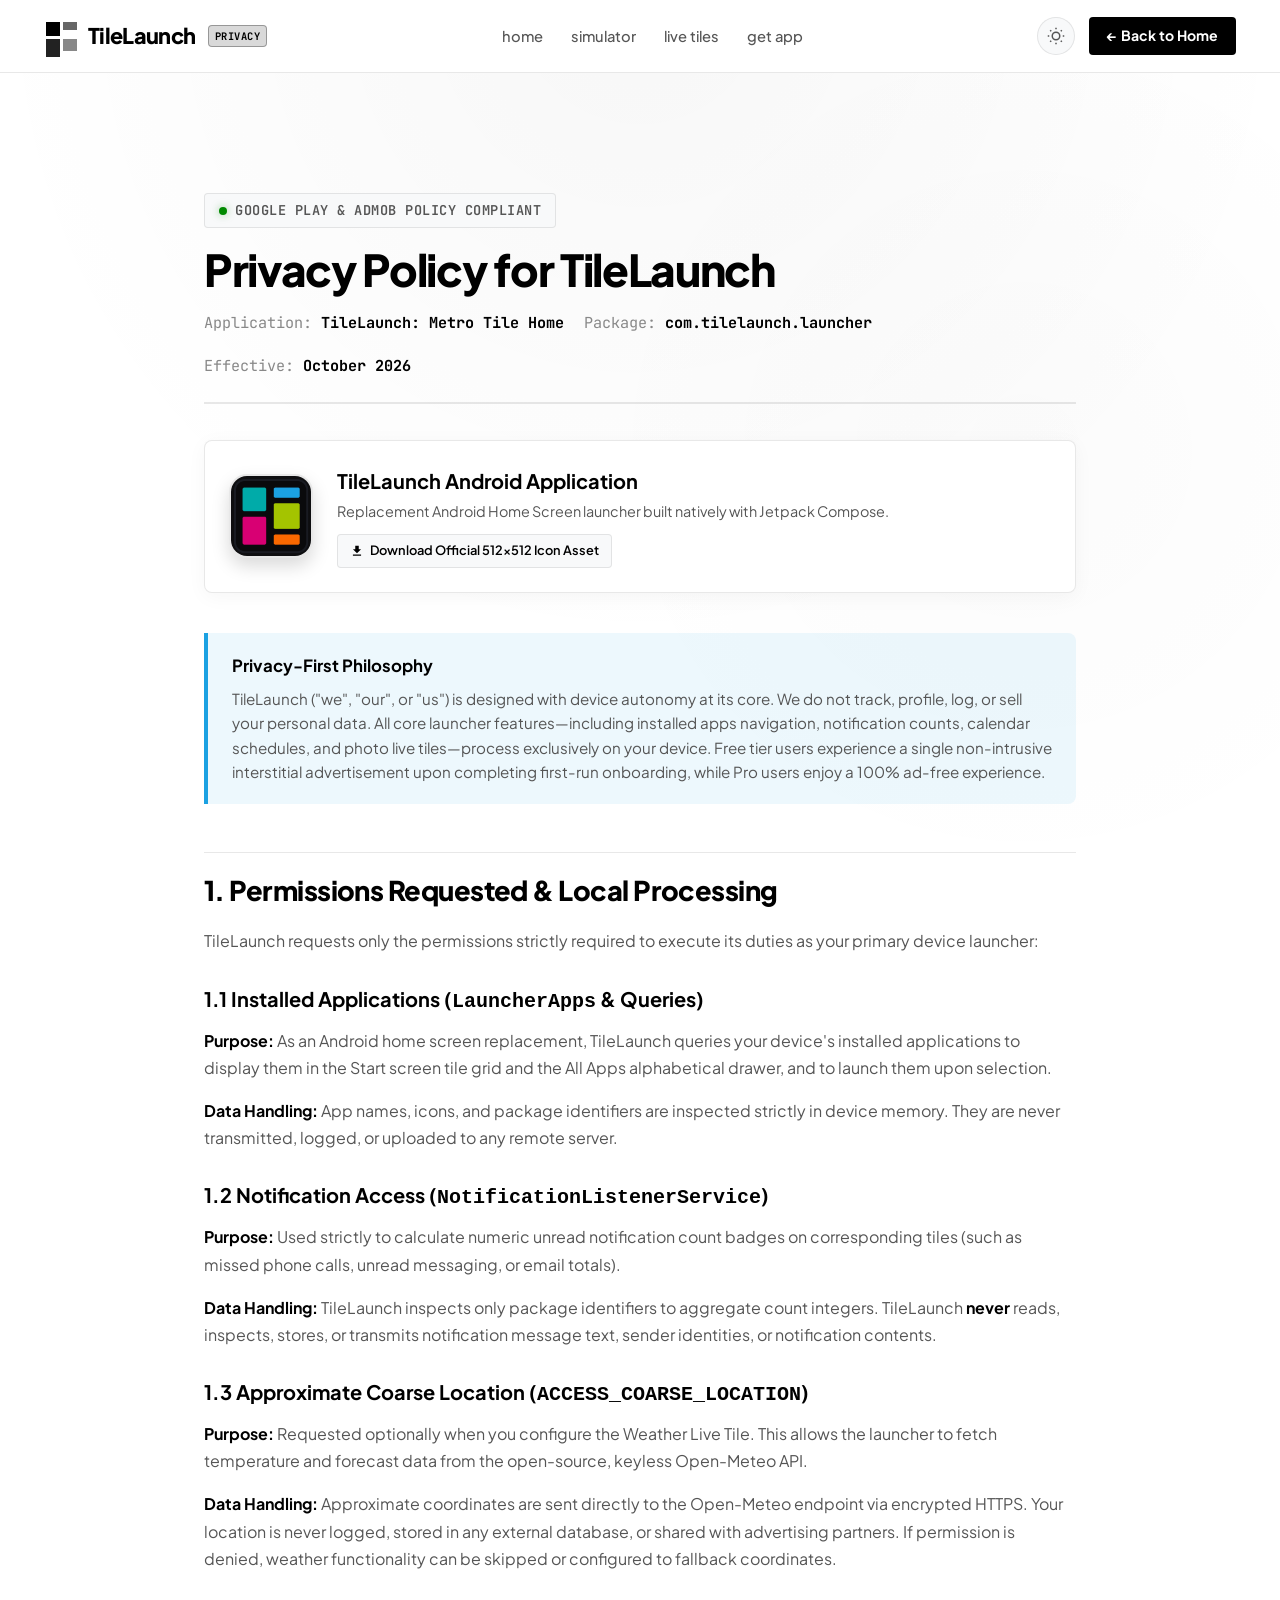
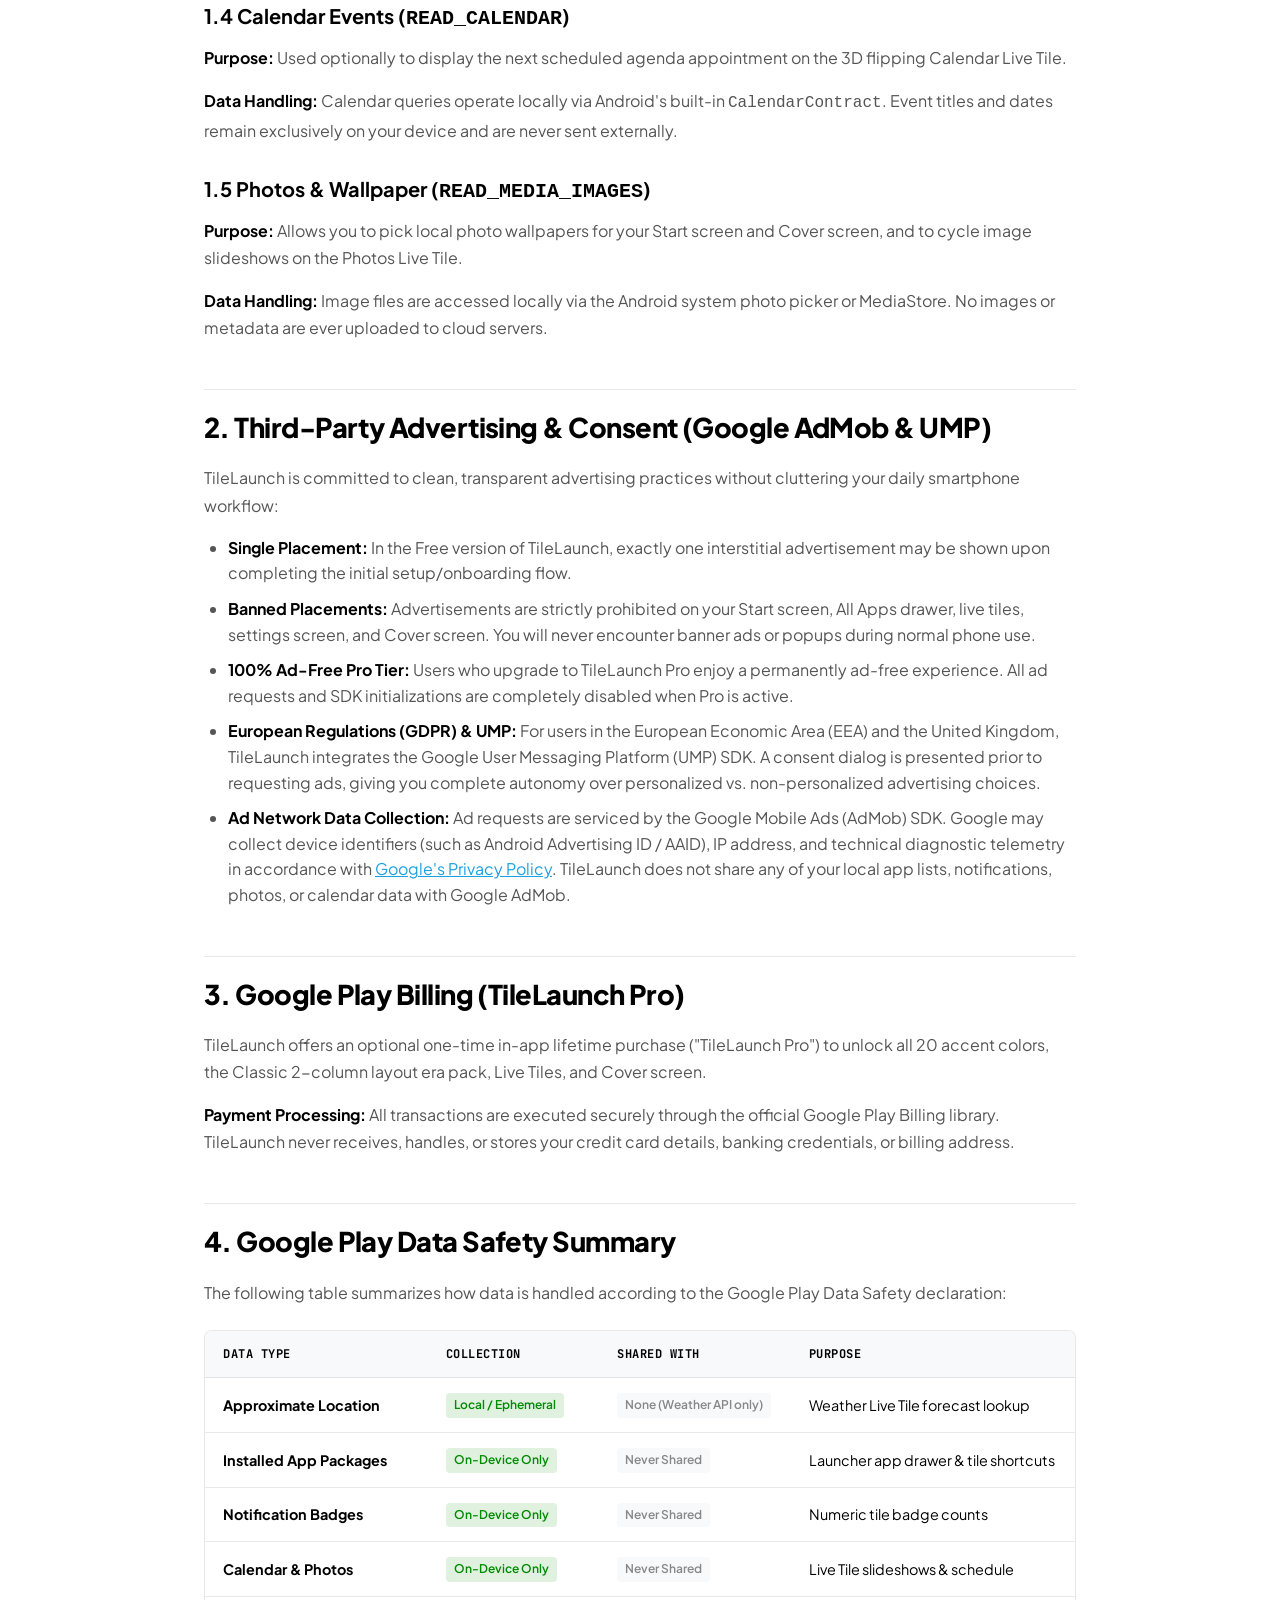
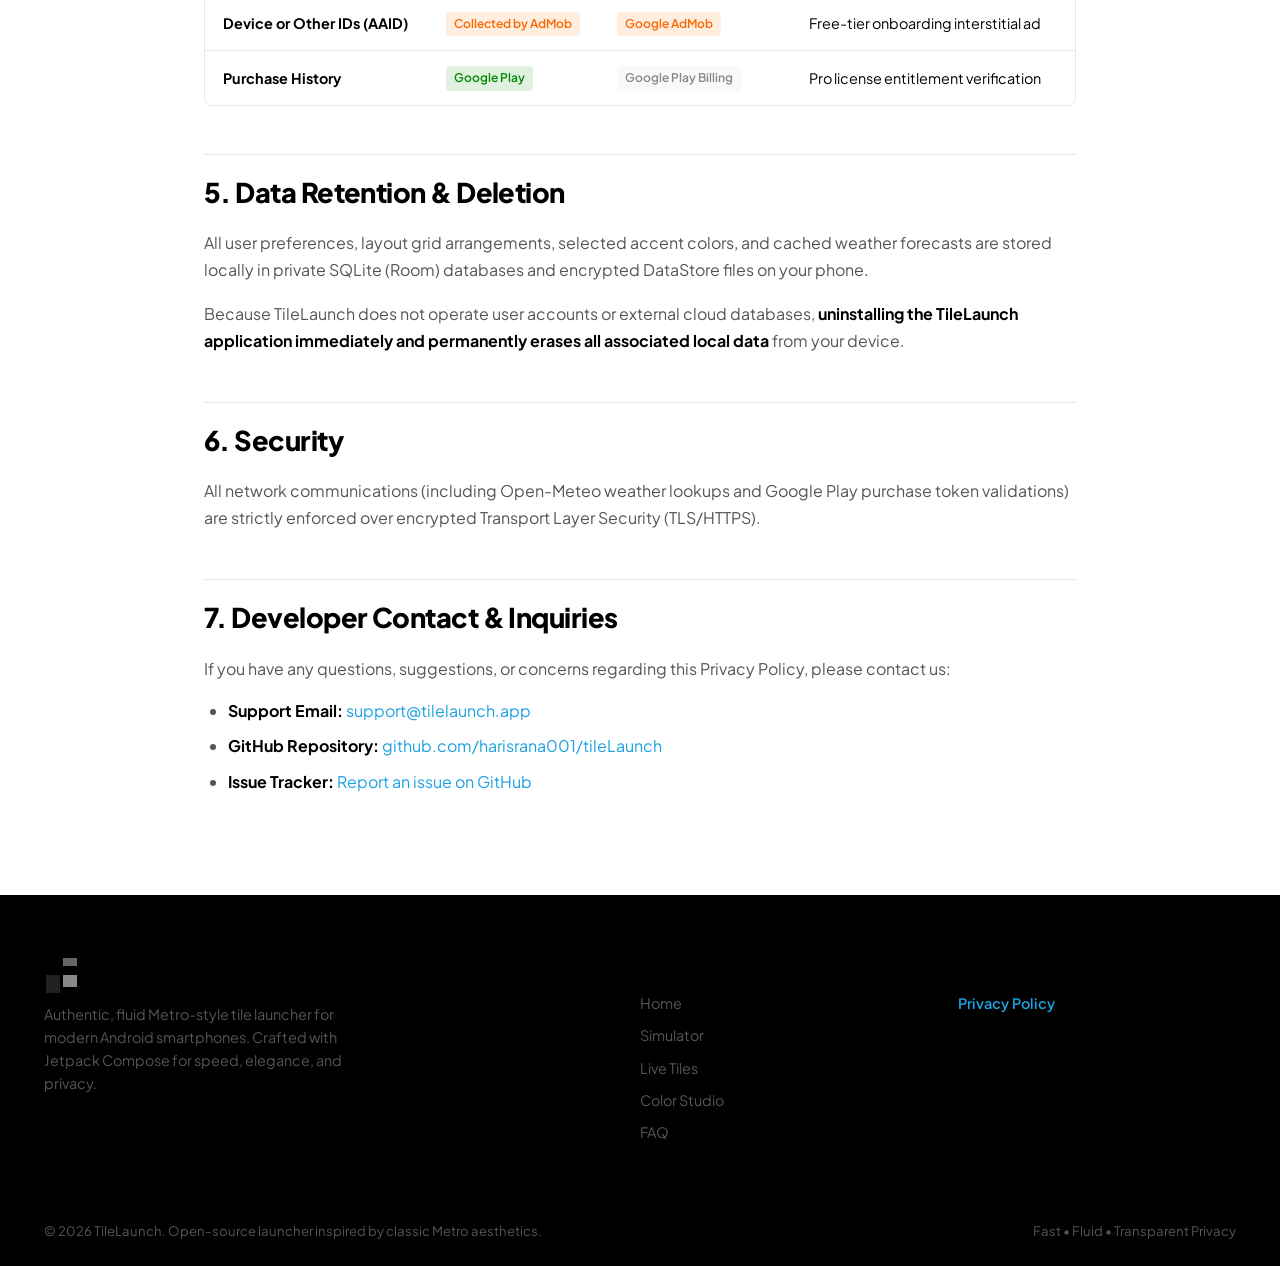
==== privacy.html @ 31e7561f "first commit" ====
<!DOCTYPE html>
<html lang="en" data-theme="light">
<head>
  <meta charset="UTF-8">
  <meta name="viewport" content="width=device-width, initial-scale=1.0">
  <title>Privacy Policy — TileLaunch</title>
  <meta name="description" content="Official Privacy Policy and Data Safety disclosures for TileLaunch (Metro Tile Home Launcher) for Android.">
  <meta name="theme-color" content="#FFFFFF">
  <link rel="icon" type="image/png" href="assets/app_logo.png">

  <!-- Open Graph -->
  <meta property="og:title" content="TileLaunch Privacy Policy">
  <meta property="og:description" content="Official Privacy Policy and Data Safety disclosures for TileLaunch. Zero personal data collection, local processing, and transparent ad disclosure.">
  <meta property="og:image" content="assets/app_logo.png">
  <meta property="og:type" content="website">

  <link rel="stylesheet" href="styles.css">
  <style>
    .policy-container {
      max-width: 920px;
      margin: 0 auto;
      padding: 120px 24px 80px;
    }
    .policy-header {
      margin-bottom: 36px;
      padding-bottom: 24px;
      border-bottom: 2px solid var(--border-subtle);
    }
    .policy-badge {
      display: inline-flex;
      align-items: center;
      gap: 8px;
      padding: 6px 14px;
      background: var(--bg-surface);
      border: 1px solid var(--border-subtle);
      border-radius: var(--radius-sm);
      font-size: 0.85rem;
      font-family: var(--font-mono);
      font-weight: 600;
      letter-spacing: 0.5px;
      text-transform: uppercase;
      color: var(--text-secondary);
      margin-bottom: 16px;
    }
    .policy-badge .status-dot {
      width: 8px;
      height: 8px;
      border-radius: 50%;
      background: #008A00;
      box-shadow: 0 0 8px rgba(0, 138, 0, 0.4);
    }
    .policy-title {
      font-size: 2.75rem;
      font-weight: 800;
      line-height: 1.15;
      letter-spacing: -0.03em;
      margin-bottom: 16px;
    }
    .policy-meta {
      display: flex;
      flex-wrap: wrap;
      gap: 20px;
      font-size: 0.95rem;
      color: var(--text-tertiary);
      font-family: var(--font-mono);
    }
    .policy-meta span strong {
      color: var(--text-primary);
    }
    .app-identity-card {
      display: flex;
      align-items: center;
      gap: 24px;
      padding: 24px;
      background: var(--bg-card);
      border: 1px solid var(--border-subtle);
      border-radius: var(--radius-md);
      margin-bottom: 40px;
      box-shadow: 0 4px 20px rgba(0, 0, 0, 0.04);
    }
    .app-identity-logo {
      width: 84px;
      height: 84px;
      border-radius: 18px;
      object-fit: cover;
      box-shadow: 0 8px 18px rgba(0, 0, 0, 0.15);
      border: 2px solid var(--border-subtle);
      flex-shrink: 0;
    }
    .app-identity-info h3 {
      font-size: 1.25rem;
      font-weight: 700;
      margin-bottom: 4px;
    }
    .app-identity-info p {
      font-size: 0.9rem;
      color: var(--text-secondary);
      margin-bottom: 12px;
    }
    .logo-download-btn {
      display: inline-flex;
      align-items: center;
      gap: 6px;
      padding: 6px 12px;
      background: var(--bg-surface);
      border: 1px solid var(--border-subtle);
      border-radius: var(--radius-sm);
      font-size: 0.8rem;
      font-weight: 600;
      color: var(--text-primary);
      text-decoration: none;
      transition: background var(--transition-fast);
    }
    .logo-download-btn:hover {
      background: var(--bg-card-hover);
    }
    .policy-summary-callout {
      background: rgba(27, 161, 226, 0.08);
      border-left: 4px solid #1BA1E2;
      padding: 20px 24px;
      border-radius: 0 var(--radius-md) var(--radius-md) 0;
      margin-bottom: 48px;
    }
    .policy-summary-callout h4 {
      font-size: 1.05rem;
      font-weight: 700;
      color: var(--text-primary);
      margin-bottom: 8px;
    }
    .policy-summary-callout p {
      font-size: 0.95rem;
      color: var(--text-secondary);
      line-height: 1.6;
      margin: 0;
    }
    .policy-body h2 {
      font-size: 1.7rem;
      font-weight: 800;
      letter-spacing: -0.02em;
      margin: 48px 0 16px;
      padding-top: 16px;
      border-top: 1px solid var(--border-subtle);
    }
    .policy-body h3 {
      font-size: 1.25rem;
      font-weight: 700;
      margin: 28px 0 10px;
      color: var(--text-primary);
    }
    .policy-body p {
      font-size: 1rem;
      line-height: 1.7;
      color: var(--text-secondary);
      margin-bottom: 16px;
    }
    .policy-body ul {
      margin: 0 0 20px 24px;
      color: var(--text-secondary);
    }
    .policy-body li {
      margin-bottom: 10px;
      line-height: 1.6;
    }
    .policy-body strong {
      color: var(--text-primary);
    }
    .data-table-wrapper {
      overflow-x: auto;
      margin: 24px 0 32px;
      border: 1px solid var(--border-subtle);
      border-radius: var(--radius-md);
      background: var(--bg-card);
    }
    .data-table {
      width: 100%;
      border-collapse: collapse;
      text-align: left;
      font-size: 0.9rem;
    }
    .data-table th, .data-table td {
      padding: 14px 18px;
      border-bottom: 1px solid var(--border-subtle);
    }
    .data-table th {
      background: var(--bg-surface);
      font-weight: 700;
      color: var(--text-primary);
      text-transform: uppercase;
      font-size: 0.75rem;
      letter-spacing: 0.5px;
      font-family: var(--font-mono);
    }
    .data-table tr:last-child td {
      border-bottom: none;
    }
    .tag-local {
      display: inline-block;
      padding: 3px 8px;
      border-radius: var(--radius-sm);
      font-size: 0.75rem;
      font-weight: 600;
      background: rgba(0, 138, 0, 0.12);
      color: #008A00;
    }
    .tag-admob {
      display: inline-block;
      padding: 3px 8px;
      border-radius: var(--radius-sm);
      font-size: 0.75rem;
      font-weight: 600;
      background: rgba(250, 104, 0, 0.12);
      color: #FA6800;
    }
    .tag-none {
      display: inline-block;
      padding: 3px 8px;
      border-radius: var(--radius-sm);
      font-size: 0.75rem;
      font-weight: 600;
      background: var(--bg-surface);
      color: var(--text-tertiary);
    }
  </style>
</head>
<body>

  <!-- ======================================================================
       Header & Navigation
       ====================================================================== -->
  <header class="site-header" id="mainHeader">
    <div class="container nav-container">
      <a href="index.html" class="brand" id="brandLogo">
        <div class="brand-icon">
          <span></span><span></span><span></span><span></span>
        </div>
        <span class="brand-name">TileLaunch</span>
        <span class="brand-badge">Privacy</span>
      </a>

      <ul class="nav-links">
        <li><a href="index.html" class="nav-link">Home</a></li>
        <li><a href="index.html#simulator" class="nav-link">Simulator</a></li>
        <li><a href="index.html#live-tiles" class="nav-link">Live Tiles</a></li>
        <li><a href="index.html#download" class="nav-link">Get App</a></li>
      </ul>

      <div class="nav-actions">
        <!-- Dark/Light Theme Toggle -->
        <button class="btn-icon-toggle" id="themeToggleBtn" aria-label="Toggle Theme" title="Switch Theme">
          <svg width="18" height="18" viewBox="0 0 24 24" fill="none" stroke="currentColor" stroke-width="2">
            <circle cx="12" cy="12" r="5"/>
            <path d="M12 1v2M12 21v2M4.22 4.22l1.42 1.42M18.36 18.36l1.42 1.42M1 12h2M21 12h2M4.22 19.78l1.42-1.42M18.36 5.64l1.42-1.42"/>
          </svg>
        </button>

        <a href="index.html" class="btn-primary-sm">
          <span>← Back to Home</span>
        </a>
      </div>
    </div>
  </header>

  <!-- ======================================================================
       Privacy Content
       ====================================================================== -->
  <div class="policy-container">
    <header class="policy-header">
      <div class="policy-badge">
        <span class="status-dot"></span>
        <span>Google Play &amp; AdMob Policy Compliant</span>
      </div>
      <h1 class="policy-title">Privacy Policy for TileLaunch</h1>
      <div class="policy-meta">
        <span>Application: <strong>TileLaunch: Metro Tile Home</strong></span>
        <span>Package: <strong>com.tilelaunch.launcher</strong></span>
        <span>Effective: <strong>October 2026</strong></span>
      </div>
    </header>

    <!-- App Identity Card with Downloadable Icon -->
    <div class="app-identity-card">
      <img src="assets/app_logo.png" alt="TileLaunch Official App Icon" class="app-identity-logo">
      <div class="app-identity-info">
        <h3>TileLaunch Android Application</h3>
        <p>Replacement Android Home Screen launcher built natively with Jetpack Compose.</p>
        <a href="assets/app_logo.png" download="tilelaunch_app_logo_512.png" class="logo-download-btn">
          <svg width="14" height="14" viewBox="0 0 24 24" fill="currentColor">
            <path d="M19 9h-4V3H9v6H5l7 7 7-7zM5 18v2h14v-2H5z"/>
          </svg>
          <span>Download Official 512×512 Icon Asset</span>
        </a>
      </div>
    </div>

    <!-- Summary Box -->
    <div class="policy-summary-callout">
      <h4>Privacy-First Philosophy</h4>
      <p>
        TileLaunch ("we", "our", or "us") is designed with device autonomy at its core. We do not track, profile, log, or sell your personal data. All core launcher features—including installed apps navigation, notification counts, calendar schedules, and photo live tiles—process exclusively on your device. Free tier users experience a single non-intrusive interstitial advertisement upon completing first-run onboarding, while Pro users enjoy a 100% ad-free experience.
      </p>
    </div>

    <div class="policy-body">
      <h2>1. Permissions Requested &amp; Local Processing</h2>
      <p>
        TileLaunch requests only the permissions strictly required to execute its duties as your primary device launcher:
      </p>

      <h3>1.1 Installed Applications (<code>LauncherApps</code> &amp; Queries)</h3>
      <p>
        <strong>Purpose:</strong> As an Android home screen replacement, TileLaunch queries your device's installed applications to display them in the Start screen tile grid and the All Apps alphabetical drawer, and to launch them upon selection.
      </p>
      <p>
        <strong>Data Handling:</strong> App names, icons, and package identifiers are inspected strictly in device memory. They are never transmitted, logged, or uploaded to any remote server.
      </p>

      <h3>1.2 Notification Access (<code>NotificationListenerService</code>)</h3>
      <p>
        <strong>Purpose:</strong> Used strictly to calculate numeric unread notification count badges on corresponding tiles (such as missed phone calls, unread messaging, or email totals).
      </p>
      <p>
        <strong>Data Handling:</strong> TileLaunch inspects only package identifiers to aggregate count integers. TileLaunch <strong>never</strong> reads, inspects, stores, or transmits notification message text, sender identities, or notification contents.
      </p>

      <h3>1.3 Approximate Coarse Location (<code>ACCESS_COARSE_LOCATION</code>)</h3>
      <p>
        <strong>Purpose:</strong> Requested optionally when you configure the Weather Live Tile. This allows the launcher to fetch temperature and forecast data from the open-source, keyless Open-Meteo API.
      </p>
      <p>
        <strong>Data Handling:</strong> Approximate coordinates are sent directly to the Open-Meteo endpoint via encrypted HTTPS. Your location is never logged, stored in any external database, or shared with advertising partners. If permission is denied, weather functionality can be skipped or configured to fallback coordinates.
      </p>

      <h3>1.4 Calendar Events (<code>READ_CALENDAR</code>)</h3>
      <p>
        <strong>Purpose:</strong> Used optionally to display the next scheduled agenda appointment on the 3D flipping Calendar Live Tile.
      </p>
      <p>
        <strong>Data Handling:</strong> Calendar queries operate locally via Android's built-in <code>CalendarContract</code>. Event titles and dates remain exclusively on your device and are never sent externally.
      </p>

      <h3>1.5 Photos &amp; Wallpaper (<code>READ_MEDIA_IMAGES</code>)</h3>
      <p>
        <strong>Purpose:</strong> Allows you to pick local photo wallpapers for your Start screen and Cover screen, and to cycle image slideshows on the Photos Live Tile.
      </p>
      <p>
        <strong>Data Handling:</strong> Image files are accessed locally via the Android system photo picker or MediaStore. No images or metadata are ever uploaded to cloud servers.
      </p>

      <h2>2. Third-Party Advertising &amp; Consent (Google AdMob &amp; UMP)</h2>
      <p>
        TileLaunch is committed to clean, transparent advertising practices without cluttering your daily smartphone workflow:
      </p>
      <ul>
        <li>
          <strong>Single Placement:</strong> In the Free version of TileLaunch, exactly one interstitial advertisement may be shown upon completing the initial setup/onboarding flow.
        </li>
        <li>
          <strong>Banned Placements:</strong> Advertisements are strictly prohibited on your Start screen, All Apps drawer, live tiles, settings screen, and Cover screen. You will never encounter banner ads or popups during normal phone use.
        </li>
        <li>
          <strong>100% Ad-Free Pro Tier:</strong> Users who upgrade to TileLaunch Pro enjoy a permanently ad-free experience. All ad requests and SDK initializations are completely disabled when Pro is active.
        </li>
        <li>
          <strong>European Regulations (GDPR) &amp; UMP:</strong> For users in the European Economic Area (EEA) and the United Kingdom, TileLaunch integrates the Google User Messaging Platform (UMP) SDK. A consent dialog is presented prior to requesting ads, giving you complete autonomy over personalized vs. non-personalized advertising choices.
        </li>
        <li>
          <strong>Ad Network Data Collection:</strong> Ad requests are serviced by the Google Mobile Ads (AdMob) SDK. Google may collect device identifiers (such as Android Advertising ID / AAID), IP address, and technical diagnostic telemetry in accordance with <a href="https://policies.google.com/privacy" target="_blank" rel="noopener" style="color:var(--metro-cyan); text-decoration:underline;">Google's Privacy Policy</a>. TileLaunch does not share any of your local app lists, notifications, photos, or calendar data with Google AdMob.
        </li>
      </ul>

      <h2>3. Google Play Billing (TileLaunch Pro)</h2>
      <p>
        TileLaunch offers an optional one-time in-app lifetime purchase ("TileLaunch Pro") to unlock all 20 accent colors, the Classic 2-column layout era pack, Live Tiles, and Cover screen.
      </p>
      <p>
        <strong>Payment Processing:</strong> All transactions are executed securely through the official Google Play Billing library. TileLaunch never receives, handles, or stores your credit card details, banking credentials, or billing address.
      </p>

      <h2>4. Google Play Data Safety Summary</h2>
      <p>
        The following table summarizes how data is handled according to the Google Play Data Safety declaration:
      </p>

      <div class="data-table-wrapper">
        <table class="data-table">
          <thead>
            <tr>
              <th>Data Type</th>
              <th>Collection</th>
              <th>Shared With</th>
              <th>Purpose</th>
            </tr>
          </thead>
          <tbody>
            <tr>
              <td><strong>Approximate Location</strong></td>
              <td><span class="tag-local">Local / Ephemeral</span></td>
              <td><span class="tag-none">None (Weather API only)</span></td>
              <td>Weather Live Tile forecast lookup</td>
            </tr>
            <tr>
              <td><strong>Installed App Packages</strong></td>
              <td><span class="tag-local">On-Device Only</span></td>
              <td><span class="tag-none">Never Shared</span></td>
              <td>Launcher app drawer &amp; tile shortcuts</td>
            </tr>
            <tr>
              <td><strong>Notification Badges</strong></td>
              <td><span class="tag-local">On-Device Only</span></td>
              <td><span class="tag-none">Never Shared</span></td>
              <td>Numeric tile badge counts</td>
            </tr>
            <tr>
              <td><strong>Calendar &amp; Photos</strong></td>
              <td><span class="tag-local">On-Device Only</span></td>
              <td><span class="tag-none">Never Shared</span></td>
              <td>Live Tile slideshows &amp; schedule</td>
            </tr>
            <tr>
              <td><strong>Device or Other IDs (AAID)</strong></td>
              <td><span class="tag-admob">Collected by AdMob</span></td>
              <td><span class="tag-admob">Google AdMob</span></td>
              <td>Free-tier onboarding interstitial ad</td>
            </tr>
            <tr>
              <td><strong>Purchase History</strong></td>
              <td><span class="tag-local">Google Play</span></td>
              <td><span class="tag-none">Google Play Billing</span></td>
              <td>Pro license entitlement verification</td>
            </tr>
          </tbody>
        </table>
      </div>

      <h2>5. Data Retention &amp; Deletion</h2>
      <p>
        All user preferences, layout grid arrangements, selected accent colors, and cached weather forecasts are stored locally in private SQLite (Room) databases and encrypted DataStore files on your phone.
      </p>
      <p>
        Because TileLaunch does not operate user accounts or external cloud databases, <strong>uninstalling the TileLaunch application immediately and permanently erases all associated local data</strong> from your device.
      </p>

      <h2>6. Security</h2>
      <p>
        All network communications (including Open-Meteo weather lookups and Google Play purchase token validations) are strictly enforced over encrypted Transport Layer Security (TLS/HTTPS).
      </p>

      <h2>7. Developer Contact &amp; Inquiries</h2>
      <p>
        If you have any questions, suggestions, or concerns regarding this Privacy Policy, please contact us:
      </p>
      <ul>
        <li><strong>Support Email:</strong> <a href="mailto:support@tilelaunch.app" style="color:var(--metro-cyan);">support@tilelaunch.app</a></li>
        <li><strong>GitHub Repository:</strong> <a href="https://github.com/harisrana001/tileLaunch" target="_blank" rel="noopener" style="color:var(--metro-cyan);">github.com/harisrana001/tileLaunch</a></li>
        <li><strong>Issue Tracker:</strong> <a href="https://github.com/harisrana001/tileLaunch/issues" target="_blank" rel="noopener" style="color:var(--metro-cyan);">Report an issue on GitHub</a></li>
      </ul>
    </div>
  </div>

  <!-- ======================================================================
       Footer
       ====================================================================== -->
  <footer class="site-footer">
    <div class="container">
      <div class="footer-grid">
        <div>
          <div class="brand">
            <div class="brand-icon">
              <span></span><span></span><span></span><span></span>
            </div>
            <span class="brand-name">TileLaunch</span>
          </div>
          <p class="footer-brand-desc">
            Authentic, fluid Metro-style tile launcher for modern Android smartphones. Crafted with Jetpack Compose for speed, elegance, and privacy.
          </p>
        </div>

        <div>
          <h5 class="footer-col-title">Navigation</h5>
          <ul class="footer-links">
            <li><a href="index.html" class="footer-link">Home</a></li>
            <li><a href="index.html#simulator" class="footer-link">Simulator</a></li>
            <li><a href="index.html#live-tiles" class="footer-link">Live Tiles</a></li>
            <li><a href="index.html#colors" class="footer-link">Color Studio</a></li>
            <li><a href="index.html#faq" class="footer-link">FAQ</a></li>
          </ul>
        </div>

        <div>
          <h5 class="footer-col-title">Legal</h5>
          <ul class="footer-links">
            <li><a href="privacy.html" class="footer-link" style="color:var(--metro-cyan); font-weight:600;">Privacy Policy</a></li>
          </ul>
        </div>
      </div>

      <div class="footer-bottom">
        <div>&copy; 2026 TileLaunch. Open-source launcher inspired by classic Metro aesthetics.</div>
        <div>Fast • Fluid • Transparent Privacy</div>
      </div>
    </div>
  </footer>

  <script>
    // Theme Switcher for Privacy Page
    const themeToggleBtn = document.getElementById('themeToggleBtn');
    const htmlElem = document.documentElement;

    const savedTheme = localStorage.getItem('tilelaunch_theme');
    if (savedTheme) {
      htmlElem.setAttribute('data-theme', savedTheme);
    }

    if (themeToggleBtn) {
      themeToggleBtn.addEventListener('click', () => {
        const current = htmlElem.getAttribute('data-theme') || 'light';
        const next = current === 'dark' ? 'light' : 'dark';
        htmlElem.setAttribute('data-theme', next);
        localStorage.setItem('tilelaunch_theme', next);
      });
    }
  </script>
</body>
</html>
---- styles.css ----
/* ==========================================================================
   TileLaunch Landing Page Stylesheet
   Authentic Metro Typography, 3D Physics & Responsive Modern Aesthetic
   ========================================================================== */

@import url('https://fonts.googleapis.com/css2?family=Plus+Jakarta+Sans:wght@300;400;500;600;700;800&family=JetBrains+Mono:wght@400;500;600&display=swap');

:root {
  /* Active Metro Accent (Default Monochrome Black on White) */
  --accent: #000000;
  --accent-rgb: 0, 0, 0;
  --accent-text: #FFFFFF;
  --accent-hover: #222222;
  --accent-glow: rgba(0, 0, 0, 0.12);

  /* Metro Palette Constants */
  --metro-mono: #000000;
  --metro-cyan: #1BA1E2;
  --metro-teal: #00ABA9;
  --metro-lime: #A4C400;
  --metro-green: #60A917;
  --metro-emerald: #008A00;
  --metro-cobalt: #0050EF;
  --metro-indigo: #6A00FF;
  --metro-violet: #AA00FF;
  --metro-pink: #F472D0;
  --metro-magenta: #D80073;
  --metro-crimson: #A20025;
  --metro-red: #E51400;
  --metro-orange: #FA6800;
  --metro-amber: #F0A30A;
  --metro-yellow: #E3C800;
  --metro-brown: #825A2C;
  --metro-olive: #6D8764;
  --metro-steel: #647687;
  --metro-mauve: #76608A;
  --metro-taupe: #87794E;

  /* Default Theme: Pure Crisp White Background */
  --bg-primary: #FFFFFF;
  --bg-surface: #F8F9FA;
  --bg-card: #FFFFFF;
  --bg-card-hover: #F1F3F5;
  --border-subtle: rgba(0, 0, 0, 0.09);
  --border-active: rgba(0, 0, 0, 0.25);
  --text-primary: #000000;
  --text-secondary: #555555;
  --text-tertiary: #888888;
  --nav-bg: rgba(255, 255, 255, 0.92);
  --phone-bezel: #18181c;
  --phone-glass: #000000;
  --tile-bg: var(--accent);
  --tile-text: var(--accent-text);
  --tile-gap: 6px;

  /* Typography */
  --font-main: 'Plus Jakarta Sans', -apple-system, BlinkMacSystemFont, 'Segoe UI', Roboto, sans-serif;
  --font-mono: 'JetBrains Mono', monospace;

  /* Layout */
  --max-width: 1240px;
  --radius-sm: 4px;
  --radius-md: 8px;
  --radius-lg: 16px;
  --radius-xl: 28px;
  --transition-fast: 0.18s cubic-bezier(0.16, 1, 0.3, 1);
  --transition-smooth: 0.32s cubic-bezier(0.16, 1, 0.3, 1);
}

[data-theme="dark"] {
  --accent: #FFFFFF;
  --accent-rgb: 255, 255, 255;
  --accent-text: #000000;
  --accent-hover: #E5E5E5;
  --accent-glow: rgba(255, 255, 255, 0.18);
  --bg-primary: #000000;
  --bg-surface: #0a0a0a;
  --bg-card: #111111;
  --bg-card-hover: #171717;
  --border-subtle: rgba(255, 255, 255, 0.12);
  --border-active: rgba(255, 255, 255, 0.35);
  --text-primary: #ffffff;
  --text-secondary: #a0a0a0;
  --text-tertiary: #666666;
  --nav-bg: rgba(0, 0, 0, 0.92);
  --phone-bezel: #18181c;
  --phone-glass: #000000;
}

/* ==========================================================================
   Reset & Base Styles
   ========================================================================== */
*, *::before, *::after {
  box-sizing: border-box;
  margin: 0;
  padding: 0;
}

html {
  font-family: var(--font-main);
  background-color: var(--bg-primary);
  color: var(--text-primary);
  scroll-behavior: smooth;
  -webkit-font-smoothing: antialiased;
  -moz-osx-font-smoothing: grayscale;
}

body {
  min-height: 100vh;
  overflow-x: hidden;
  line-height: 1.55;
  background-color: var(--bg-primary);
  background-image: 
    radial-gradient(circle at 50% 0%, rgba(0, 0, 0, 0.03) 0%, transparent 60%),
    radial-gradient(circle at 80% 50%, rgba(0, 0, 0, 0.015) 0%, transparent 40%);
  background-attachment: fixed;
  transition: background-color var(--transition-smooth), color var(--transition-smooth);
}

[data-theme="dark"] body {
  background-color: #000000;
  background-image: 
    radial-gradient(circle at 50% 0%, rgba(255, 255, 255, 0.05) 0%, transparent 60%),
    radial-gradient(circle at 80% 50%, rgba(255, 255, 255, 0.02) 0%, transparent 40%);
}

a {
  color: inherit;
  text-decoration: none;
}

button {
  font-family: inherit;
  cursor: pointer;
  border: none;
  background: none;
  outline: none;
}

img {
  max-width: 100%;
  height: auto;
  display: block;
}

.container {
  width: 100%;
  max-width: var(--max-width);
  margin: 0 auto;
  padding: 0 24px;
}

/* ==========================================================================
   Header & Navigation
   ========================================================================== */
.site-header {
  position: sticky;
  top: 0;
  z-index: 100;
  width: 100%;
  background: var(--nav-bg);
  backdrop-filter: blur(16px);
  -webkit-backdrop-filter: blur(16px);
  border-bottom: 1px solid var(--border-subtle);
  transition: all var(--transition-fast);
}

.nav-container {
  display: flex;
  align-items: center;
  justify-content: space-between;
  height: 72px;
}

.brand {
  display: flex;
  align-items: center;
  gap: 12px;
  font-weight: 800;
  font-size: 1.35rem;
  letter-spacing: -0.03em;
}

.brand-icon {
  width: 32px;
  height: 32px;
  display: grid;
  grid-template-columns: 14px 14px;
  gap: 3px;
  padding: 2px;
}

.brand-icon span {
  display: block;
  background: var(--accent);
  transition: background var(--transition-fast);
}

.brand-icon span:nth-child(1) { height: 14px; background: #000000; }
.brand-icon span:nth-child(2) { height: 8px; background: #666666; }
.brand-icon span:nth-child(3) { height: 18px; background: #222222; }
.brand-icon span:nth-child(4) { height: 12px; background: #888888; }

[data-theme="dark"] .brand-icon span:nth-child(1) { background: #ffffff; }
[data-theme="dark"] .brand-icon span:nth-child(2) { background: #888888; }
[data-theme="dark"] .brand-icon span:nth-child(3) { background: #e0e0e0; }
[data-theme="dark"] .brand-icon span:nth-child(4) { background: #555555; }

.swatch-dot[data-accent="mono"] {
  background: var(--text-primary) !important;
  border: 1px solid var(--border-active) !important;
}

.brand-name {
  color: var(--text-primary);
}

.brand-badge {
  font-size: 0.65rem;
  font-family: var(--font-mono);
  background: rgba(var(--accent-rgb), 0.15);
  color: var(--accent);
  border: 1px solid rgba(var(--accent-rgb), 0.3);
  padding: 2px 6px;
  border-radius: var(--radius-sm);
  text-transform: uppercase;
  font-weight: 700;
  letter-spacing: 0.05em;
}

.nav-links {
  display: flex;
  align-items: center;
  gap: 28px;
  list-style: none;
}

.nav-link {
  font-size: 0.92rem;
  font-weight: 500;
  color: var(--text-secondary);
  transition: color var(--transition-fast);
  position: relative;
  text-transform: lowercase;
}

.nav-link:hover {
  color: var(--text-primary);
}

.nav-link.active {
  color: var(--accent);
  font-weight: 700;
}

.nav-actions {
  display: flex;
  align-items: center;
  gap: 14px;
}

/* Accent Switcher Dropdown */
.accent-quick-picker {
  display: flex;
  align-items: center;
  gap: 6px;
  background: var(--bg-surface);
  border: 1px solid var(--border-subtle);
  padding: 4px 10px;
  border-radius: 20px;
}

.swatch-dot {
  width: 14px;
  height: 14px;
  border-radius: 50%;
  cursor: pointer;
  transition: transform var(--transition-fast), outline var(--transition-fast);
  outline: 2px solid transparent;
}

.swatch-dot:hover {
  transform: scale(1.25);
}

.swatch-dot.active {
  outline: 2px solid var(--text-primary);
  outline-offset: 2px;
}

/* Theme Toggle */
.btn-icon-toggle {
  width: 38px;
  height: 38px;
  border-radius: 50%;
  display: flex;
  align-items: center;
  justify-content: center;
  background: var(--bg-surface);
  border: 1px solid var(--border-subtle);
  color: var(--text-secondary);
  transition: all var(--transition-fast);
}

.btn-icon-toggle:hover {
  color: var(--text-primary);
  border-color: var(--border-active);
  background: var(--bg-card-hover);
}

.btn-primary-sm {
  background: var(--accent);
  color: var(--accent-text, #000000);
  padding: 8px 18px;
  font-size: 0.88rem;
  font-weight: 700;
  border-radius: var(--radius-sm);
  transition: all var(--transition-fast);
  display: inline-flex;
  align-items: center;
  gap: 8px;
}

.btn-primary-sm:hover {
  filter: brightness(1.1);
  box-shadow: 0 4px 16px var(--accent-glow);
  transform: translateY(-1px);
}

/* Mobile Nav Toggle */
.mobile-menu-btn {
  display: none;
  background: none;
  border: none;
  color: var(--text-primary);
  font-size: 1.5rem;
}

/* ==========================================================================
   Hero Section
   ========================================================================== */
.hero-section {
  padding: 60px 0 90px;
  position: relative;
}

.hero-grid {
  display: grid;
  grid-template-columns: 1.15fr 0.85fr;
  gap: 48px;
  align-items: center;
}

.hero-content {
  display: flex;
  flex-direction: column;
  gap: 22px;
}

.hero-badge-wrap {
  display: inline-flex;
  align-items: center;
  gap: 8px;
}

.hero-badge {
  display: inline-flex;
  align-items: center;
  gap: 8px;
  font-size: 0.78rem;
  font-weight: 700;
  text-transform: uppercase;
  letter-spacing: 0.08em;
  color: var(--accent);
  background: rgba(var(--accent-rgb), 0.1);
  border: 1px solid rgba(var(--accent-rgb), 0.28);
  padding: 6px 14px;
  border-radius: 50px;
}

.pulse-indicator {
  width: 7px;
  height: 7px;
  border-radius: 50%;
  background: var(--accent);
  box-shadow: 0 0 10px var(--accent);
  animation: pulseDot 2s infinite ease-in-out;
}

@keyframes pulseDot {
  0% { transform: scale(0.9); opacity: 0.7; }
  50% { transform: scale(1.3); opacity: 1; }
  100% { transform: scale(0.9); opacity: 0.7; }
}

.hero-title {
  font-size: 3.5rem;
  font-weight: 800;
  line-height: 1.08;
  letter-spacing: -0.04em;
  color: var(--text-primary);
}

.hero-title .accent-text {
  color: var(--text-primary);
  position: relative;
  display: inline-block;
}

.hero-description {
  font-size: 1.18rem;
  color: var(--text-secondary);
  line-height: 1.6;
  max-width: 580px;
}

.hero-cta-group {
  display: flex;
  flex-wrap: wrap;
  align-items: center;
  gap: 14px;
  margin-top: 8px;
}

.btn-hero-primary {
  background: var(--accent);
  color: var(--accent-text, #000000);
  padding: 14px 28px;
  font-size: 1rem;
  font-weight: 700;
  border-radius: var(--radius-sm);
  display: inline-flex;
  align-items: center;
  gap: 12px;
  transition: all var(--transition-fast);
  box-shadow: 0 8px 24px var(--accent-glow);
}

.btn-hero-primary:hover {
  filter: brightness(1.12);
  transform: translateY(-2px);
  box-shadow: 0 12px 30px var(--accent-glow);
}

.btn-hero-secondary {
  background: var(--bg-surface);
  color: var(--text-primary);
  border: 1px solid var(--border-subtle);
  padding: 14px 24px;
  font-size: 1rem;
  font-weight: 600;
  border-radius: var(--radius-sm);
  display: inline-flex;
  align-items: center;
  gap: 10px;
  transition: all var(--transition-fast);
}

.btn-hero-secondary:hover {
  background: var(--bg-card-hover);
  border-color: var(--border-active);
  transform: translateY(-2px);
}

.btn-hero-ghost {
  color: var(--text-secondary);
  padding: 14px 18px;
  font-size: 0.95rem;
  font-weight: 600;
  display: inline-flex;
  align-items: center;
  gap: 6px;
  transition: color var(--transition-fast);
}

.btn-hero-ghost:hover {
  color: var(--accent);
}

/* Hero Stat Grid */
.hero-stats {
  display: grid;
  grid-template-columns: repeat(4, 1fr);
  gap: 16px;
  padding-top: 24px;
  border-top: 1px solid var(--border-subtle);
  margin-top: 12px;
}

.stat-item {
  display: flex;
  flex-direction: column;
}

.stat-val {
  font-size: 1.6rem;
  font-weight: 800;
  color: var(--text-primary);
  letter-spacing: -0.03em;
}

.stat-val span {
  color: var(--accent);
}

.stat-lbl {
  font-size: 0.78rem;
  color: var(--text-secondary);
  text-transform: uppercase;
  letter-spacing: 0.05em;
  font-weight: 600;
  margin-top: 2px;
}

/* ==========================================================================
   Interactive Phone Simulator Showcase
   ========================================================================== */
.simulator-container {
  display: flex;
  flex-direction: column;
  align-items: center;
  position: relative;
  /* Scoped simulator accent variables (defaults to Nokia electric cyan) */
  --accent: #1BA1E2;
  --accent-rgb: 27, 161, 226;
  --accent-text: #FFFFFF;
  --accent-glow: rgba(27, 161, 226, 0.35);
  --tile-bg: var(--accent);
  --tile-text: var(--accent-text);
}

.simulator-toolbar {
  display: flex;
  align-items: center;
  justify-content: space-between;
  width: 100%;
  max-width: 380px;
  background: var(--bg-surface);
  border: 1px solid var(--border-subtle);
  border-radius: 30px;
  padding: 6px 14px;
  margin-bottom: 18px;
  font-size: 0.8rem;
  box-shadow: 0 8px 24px rgba(0, 0, 0, 0.25);
}

.simulator-modes {
  display: flex;
  align-items: center;
  gap: 4px;
}

.sim-mode-btn {
  padding: 5px 12px;
  font-size: 0.78rem;
  font-weight: 600;
  border-radius: 20px;
  color: var(--text-secondary);
  transition: all var(--transition-fast);
  text-transform: lowercase;
}

.sim-mode-btn.active {
  background: var(--accent);
  color: var(--accent-text, #000000);
}

.sim-controls {
  display: flex;
  align-items: center;
  gap: 8px;
}

.sim-tool-btn {
  color: var(--text-secondary);
  font-size: 0.95rem;
  padding: 4px;
  transition: color var(--transition-fast);
  display: flex;
  align-items: center;
  justify-content: center;
}

.sim-tool-btn:hover {
  color: var(--accent);
}

.phone-mockup-wrap {
  perspective: 1200px;
  position: relative;
}

.phone-device {
  width: 340px;
  height: 680px;
  background: var(--phone-bezel);
  border-radius: 46px;
  padding: 12px;
  box-shadow: 
    0 24px 60px -15px rgba(0, 0, 0, 0.7),
    0 0 0 1px rgba(255, 255, 255, 0.1),
    0 0 40px var(--accent-glow);
  position: relative;
  transition: transform var(--transition-smooth), box-shadow var(--transition-smooth);
}

.phone-screen {
  width: 100%;
  height: 100%;
  background: var(--phone-glass);
  border-radius: 36px;
  overflow: hidden;
  position: relative;
  display: flex;
  flex-direction: column;
  user-select: none;
}

/* Phone Status Bar */
.phone-status-bar {
  height: 32px;
  padding: 0 18px;
  display: flex;
  align-items: center;
  justify-content: space-between;
  font-size: 0.72rem;
  font-weight: 600;
  color: rgba(255, 255, 255, 0.85);
  z-index: 10;
}

.status-icons {
  display: flex;
  align-items: center;
  gap: 6px;
}

/* Phone Screen Content / Pages */
.phone-screens-slider {
  display: flex;
  width: 200%;
  height: calc(100% - 32px);
  transition: transform 0.4s cubic-bezier(0.16, 1, 0.3, 1);
}

.phone-screen-page {
  width: 50%;
  height: 100%;
  padding: 10px 16px 20px;
  overflow-y: auto;
  overflow-x: hidden;
  scrollbar-width: none;
}

.phone-screen-page::-webkit-scrollbar {
  display: none;
}

/* Header within phone */
.screen-header {
  margin-bottom: 14px;
  display: flex;
  align-items: baseline;
  justify-content: space-between;
}

.screen-title {
  font-size: 2.2rem;
  font-weight: 300;
  letter-spacing: -0.04em;
  color: #ffffff;
  text-transform: lowercase;
  line-height: 1;
}

.screen-nav-hint {
  font-size: 0.82rem;
  color: rgba(255, 255, 255, 0.5);
  font-weight: 400;
  cursor: pointer;
  transition: color var(--transition-fast);
}

.screen-nav-hint:hover {
  color: var(--accent);
}

/* Tile Grid in Phone */
.tiles-grid {
  display: grid;
  grid-template-columns: repeat(4, 1fr);
  grid-auto-rows: 66px;
  gap: var(--tile-gap);
  padding-bottom: 24px;
  perspective: 800px;
}

.tiles-grid.classic-2col {
  grid-template-columns: repeat(2, 1fr);
  grid-auto-rows: 140px;
}

/* Tile Base */
.metro-tile {
  background: var(--tile-bg);
  color: var(--tile-text);
  padding: 8px 10px;
  position: relative;
  overflow: hidden;
  cursor: pointer;
  display: flex;
  flex-direction: column;
  justify-content: space-between;
  transition: transform 0.12s ease-out, filter 0.15s ease;
  transform-style: preserve-3d;
  box-shadow: 0 2px 8px rgba(0, 0, 0, 0.2);
}

.metro-tile:hover {
  filter: brightness(1.08);
}

.metro-tile:active {
  transform: scale(0.96) perspective(500px) rotateX(4deg);
}

/* Tile Dimensions */
.tile-small {
  grid-column: span 1;
  grid-row: span 1;
  padding: 6px;
}

.tile-medium {
  grid-column: span 2;
  grid-row: span 2;
}

.tile-wide {
  grid-column: span 4;
  grid-row: span 2;
}

.classic-2col .tile-small {
  grid-column: span 1;
  grid-row: span 1;
}

.classic-2col .tile-medium {
  grid-column: span 1;
  grid-row: span 1;
}

.classic-2col .tile-wide {
  grid-column: span 2;
  grid-row: span 1;
}

/* Tile Content Elements */
.tile-icon {
  font-size: 1.6rem;
  line-height: 1;
}

.tile-small .tile-icon {
  font-size: 1.25rem;
  margin: auto;
}

.tile-label {
  font-size: 0.68rem;
  font-weight: 600;
  letter-spacing: -0.01em;
  white-space: nowrap;
  overflow: hidden;
  text-overflow: ellipsis;
  text-transform: lowercase;
}

.tile-badge {
  position: absolute;
  bottom: 8px;
  right: 10px;
  font-size: 1.15rem;
  font-weight: 700;
  line-height: 1;
}

/* 3D Flipping Live Tiles */
.flip-tile-wrapper {
  perspective: 1000px;
  position: relative;
}

.flip-tile-inner {
  width: 100%;
  height: 100%;
  position: relative;
  transform-style: preserve-3d;
  transition: transform 0.75s cubic-bezier(0.4, 0.2, 0.2, 1);
}

.flip-tile-wrapper.flipped .flip-tile-inner {
  transform: rotateX(180deg);
}

.flip-face {
  position: absolute;
  width: 100%;
  height: 100%;
  top: 0;
  left: 0;
  backface-visibility: hidden;
  -webkit-backface-visibility: hidden;
  padding: 10px 12px;
  display: flex;
  flex-direction: column;
  justify-content: space-between;
}

.flip-back {
  transform: rotateX(180deg);
  background: var(--tile-bg);
}

/* Specific Live Tile Content */
.weather-temp {
  font-size: 2.1rem;
  font-weight: 300;
  line-height: 1;
}

.weather-city {
  font-size: 0.78rem;
  font-weight: 600;
  opacity: 0.9;
}

.weather-condition {
  font-size: 0.75rem;
  opacity: 0.8;
}

.calendar-day-num {
  font-size: 2rem;
  font-weight: 700;
  line-height: 0.9;
}

.calendar-day-name {
  font-size: 0.8rem;
  font-weight: 500;
  text-transform: uppercase;
  letter-spacing: 0.05em;
}

.calendar-event {
  font-size: 0.74rem;
  line-height: 1.25;
}

.photo-tile-bg {
  position: absolute;
  inset: 0;
  background-size: cover;
  background-position: center;
  transition: opacity 0.6s ease, transform 6s ease-out;
}

.metro-tile:hover .photo-tile-bg {
  transform: scale(1.08);
}

.photo-tile-overlay {
  position: absolute;
  inset: 0;
  background: linear-gradient(to top, rgba(0,0,0,0.6) 0%, transparent 60%);
  z-index: 1;
}

.photo-tile-text {
  position: relative;
  z-index: 2;
  margin-top: auto;
  color: #fff;
  font-size: 0.72rem;
  font-weight: 600;
}

/* Brand Color Tile Variations */
.tile-spotify { background: #1DB954 !important; }
.tile-youtube { background: #FF0000 !important; }

/* All Apps Drawer Page */
.app-search-input-wrap {
  margin-bottom: 14px;
}

.app-search-input {
  width: 100%;
  background: #181818;
  border: 1px solid rgba(255, 255, 255, 0.15);
  color: #ffffff;
  padding: 8px 12px;
  font-size: 0.82rem;
  font-family: inherit;
  outline: none;
}

.app-search-input:focus {
  border-color: var(--accent);
}

.apps-list {
  display: flex;
  flex-direction: column;
  gap: 12px;
}

.app-letter-header {
  font-size: 1.1rem;
  font-weight: 700;
  color: var(--accent);
  display: inline-flex;
  align-items: center;
  justify-content: center;
  width: 32px;
  height: 32px;
  border: 2px solid var(--accent);
  margin-top: 6px;
  cursor: pointer;
  transition: background var(--transition-fast), color var(--transition-fast);
}

.app-letter-header:hover {
  background: var(--accent);
  color: #ffffff;
}

.app-list-item {
  display: flex;
  align-items: center;
  gap: 12px;
  padding: 4px 0;
  cursor: pointer;
  transition: transform var(--transition-fast);
}

.app-list-item:hover {
  transform: translateX(4px);
}

.app-list-icon {
  width: 36px;
  height: 36px;
  background: #202020;
  border: 1px solid rgba(255,255,255,0.1);
  display: flex;
  align-items: center;
  justify-content: center;
  font-size: 1.2rem;
  border-radius: var(--radius-sm);
}

.app-list-name {
  font-size: 0.88rem;
  color: #ffffff;
  font-weight: 500;
  text-transform: lowercase;
}

/* Quick Jump Letter Matrix Modal */
.jump-matrix-overlay {
  position: absolute;
  inset: 0;
  background: rgba(0, 0, 0, 0.94);
  z-index: 50;
  padding: 30px 20px;
  display: none;
  flex-direction: column;
  justify-content: center;
}

.jump-matrix-overlay.active {
  display: flex;
}

.matrix-grid {
  display: grid;
  grid-template-columns: repeat(4, 1fr);
  gap: 10px;
}

.matrix-cell {
  aspect-ratio: 1;
  background: #1c1c1c;
  color: #ffffff;
  display: flex;
  align-items: center;
  justify-content: center;
  font-size: 1.25rem;
  font-weight: 700;
  cursor: pointer;
  transition: all var(--transition-fast);
}

.matrix-cell:hover, .matrix-cell.has-apps {
  background: var(--accent);
  color: var(--accent-text, #000000);
}

.matrix-close-hint {
  text-align: center;
  font-size: 0.75rem;
  color: var(--text-secondary);
  margin-top: 14px;
}

/* Simulator Footer helper */
.sim-hint {
  font-size: 0.8rem;
  color: var(--text-secondary);
  margin-top: 14px;
  display: flex;
  align-items: center;
  gap: 8px;
}

.sim-hint kbd {
  background: var(--bg-surface);
  border: 1px solid var(--border-subtle);
  padding: 2px 6px;
  border-radius: var(--radius-sm);
  font-size: 0.72rem;
  font-family: var(--font-mono);
}

/* ==========================================================================
   Hero Visual Showcase Banner
   ========================================================================== */
.hero-banner-section {
  padding: 40px 0 80px;
}

.banner-card {
  position: relative;
  border-radius: var(--radius-lg);
  overflow: hidden;
  border: 1px solid var(--border-subtle);
  box-shadow: 0 30px 80px rgba(0, 0, 0, 0.5);
  background: #000;
}

.banner-img {
  width: 100%;
  height: auto;
  max-height: 520px;
  object-fit: cover;
  filter: contrast(1.05);
}

.banner-overlay {
  position: absolute;
  inset: 0;
  background: linear-gradient(to top, rgba(0,0,0,0.92) 0%, rgba(0,0,0,0.4) 50%, transparent 100%);
  display: flex;
  align-items: flex-end;
  padding: 48px;
}

.banner-content {
  max-width: 640px;
}

.banner-tag {
  font-size: 0.8rem;
  font-weight: 700;
  color: var(--accent);
  text-transform: uppercase;
  letter-spacing: 0.08em;
  margin-bottom: 8px;
  display: block;
}

.banner-title {
  font-size: 2.2rem;
  font-weight: 800;
  letter-spacing: -0.03em;
  color: #ffffff;
  line-height: 1.18;
  margin-bottom: 12px;
}

.banner-text {
  font-size: 1rem;
  color: #c0c0c0;
  line-height: 1.5;
}

/* ==========================================================================
   Section Headers (Authentic Lowercase Metro Styling)
   ========================================================================== */
.section-header {
  margin-bottom: 50px;
}

.section-eyebrow {
  font-size: 0.8rem;
  font-weight: 700;
  text-transform: uppercase;
  letter-spacing: 0.1em;
  color: var(--accent);
  margin-bottom: 8px;
  display: block;
}

.section-title {
  font-size: 2.8rem;
  font-weight: 300;
  letter-spacing: -0.04em;
  color: var(--text-primary);
  text-transform: lowercase;
  line-height: 1.1;
}

.section-title strong {
  font-weight: 800;
}

.section-subtitle {
  font-size: 1.1rem;
  color: var(--text-secondary);
  max-width: 620px;
  margin-top: 12px;
  line-height: 1.6;
}

/* ==========================================================================
   Features Bento Grid
   ========================================================================== */
.features-section {
  padding: 80px 0;
}

.bento-grid {
  display: grid;
  grid-template-columns: repeat(3, 1fr);
  gap: 24px;
}

.bento-card {
  background: var(--bg-card);
  border: 1px solid var(--border-subtle);
  border-radius: var(--radius-md);
  padding: 32px;
  display: flex;
  flex-direction: column;
  justify-content: space-between;
  transition: all var(--transition-smooth);
  position: relative;
  overflow: hidden;
}

.bento-card::before {
  content: '';
  position: absolute;
  top: 0;
  left: 0;
  width: 4px;
  height: 0;
  background: var(--accent);
  transition: height var(--transition-fast);
}

.bento-card:hover {
  transform: translateY(-4px);
  border-color: var(--border-active);
  background: var(--bg-card-hover);
  box-shadow: 0 16px 36px rgba(0, 0, 0, 0.08);
}

.bento-card:hover::before {
  height: 100%;
}

.bento-card.span-2 {
  grid-column: span 2;
}

.bento-icon {
  width: 48px;
  height: 48px;
  background: rgba(var(--accent-rgb), 0.12);
  color: var(--accent);
  display: flex;
  align-items: center;
  justify-content: center;
  font-size: 1.5rem;
  border-radius: var(--radius-sm);
  margin-bottom: 22px;
}

.bento-title {
  font-size: 1.35rem;
  font-weight: 700;
  color: var(--text-primary);
  margin-bottom: 10px;
  letter-spacing: -0.02em;
  text-transform: lowercase;
}

.bento-desc {
  font-size: 0.95rem;
  color: var(--text-secondary);
  line-height: 1.6;
}

.bento-badge {
  display: inline-block;
  margin-top: 18px;
  font-size: 0.72rem;
  font-weight: 700;
  font-family: var(--font-mono);
  color: var(--accent);
  letter-spacing: 0.05em;
  text-transform: uppercase;
}

/* ==========================================================================
   Live Tiles & Battery Showcase
   ========================================================================== */
.live-tiles-section {
  padding: 80px 0;
}

.live-tiles-grid {
  display: grid;
  grid-template-columns: repeat(3, 1fr);
  gap: 28px;
}

.live-card {
  background: var(--bg-surface);
  border: 1px solid var(--border-subtle);
  border-radius: var(--radius-md);
  padding: 28px;
  display: flex;
  flex-direction: column;
}

.live-demo-box {
  width: 100%;
  height: 180px;
  background: #080808;
  border-radius: var(--radius-sm);
  margin-bottom: 24px;
  display: flex;
  align-items: center;
  justify-content: center;
  position: relative;
  overflow: hidden;
  border: 1px solid rgba(255, 255, 255, 0.06);
}

.tile-demo-interactive {
  width: 220px;
  height: 120px;
  background: var(--accent);
  color: var(--accent-text, #000000);
  padding: 14px;
  border-radius: 2px;
  box-shadow: 0 10px 24px rgba(0, 0, 0, 0.5);
  cursor: pointer;
}

/* Battery Sentinel Animation */
.battery-sentinel-visual {
  display: flex;
  flex-direction: column;
  align-items: center;
  gap: 12px;
}

.battery-gauge {
  width: 120px;
  height: 48px;
  border: 3px solid #60A917;
  border-radius: 8px;
  padding: 4px;
  position: relative;
}

.battery-gauge::after {
  content: '';
  position: absolute;
  right: -9px;
  top: 12px;
  width: 5px;
  height: 18px;
  background: #60A917;
  border-radius: 0 3px 3px 0;
}

.battery-fill {
  width: 100%;
  height: 100%;
  background: #60A917;
  border-radius: 4px;
  animation: batteryPulse 3s infinite;
}

@keyframes batteryPulse {
  0%, 100% { opacity: 1; }
  50% { opacity: 0.7; }
}

.sentinel-stats {
  font-family: var(--font-mono);
  font-size: 0.78rem;
  color: #60A917;
}

/* ==========================================================================
   20 Metro Accent Color Studio
   ========================================================================== */
.color-studio-section {
  padding: 80px 0;
  background: var(--bg-surface);
  border-top: 1px solid var(--border-subtle);
  border-bottom: 1px solid var(--border-subtle);
}

.color-studio-container {
  display: grid;
  grid-template-columns: 1fr 1fr;
  gap: 56px;
  align-items: center;
}

.color-palette-grid {
  display: grid;
  grid-template-columns: repeat(5, 1fr);
  gap: 12px;
}

.color-swatch-btn {
  aspect-ratio: 1;
  border-radius: var(--radius-sm);
  display: flex;
  flex-direction: column;
  justify-content: flex-end;
  padding: 6px;
  transition: transform var(--transition-fast), outline var(--transition-fast);
  cursor: pointer;
  position: relative;
  outline: 2px solid transparent;
}

.color-swatch-btn:hover {
  transform: scale(1.08);
  z-index: 2;
}

.color-swatch-btn.active {
  outline: 3px solid #ffffff;
  outline-offset: 3px;
  transform: scale(1.05);
}

.color-swatch-name {
  font-size: 0.65rem;
  font-weight: 700;
  color: #ffffff;
  text-shadow: 0 1px 3px rgba(0,0,0,0.8);
  text-transform: lowercase;
}

.color-info-card {
  background: var(--bg-card);
  border: 1px solid var(--border-subtle);
  border-radius: var(--radius-md);
  padding: 36px;
}

.color-info-preview {
  width: 60px;
  height: 60px;
  background: var(--accent);
  border-radius: var(--radius-sm);
  margin-bottom: 20px;
  transition: background var(--transition-fast);
  box-shadow: 0 8px 20px var(--accent-glow);
}

.color-info-title {
  font-size: 1.8rem;
  font-weight: 800;
  text-transform: lowercase;
  color: var(--text-primary);
}

.color-info-code {
  font-family: var(--font-mono);
  font-size: 1.1rem;
  color: var(--accent);
  margin: 6px 0 16px;
}

.color-info-desc {
  font-size: 0.95rem;
  color: var(--text-secondary);
  line-height: 1.6;
  margin-bottom: 24px;
}

/* ==========================================================================
   Free vs Pro Comparison
   ========================================================================== */
.pricing-section {
  padding: 90px 0;
}

.pricing-cards-grid {
  display: grid;
  grid-template-columns: 1fr 1fr;
  gap: 32px;
  max-width: 960px;
  margin: 0 auto;
}

.pricing-card {
  background: var(--bg-card);
  border: 1px solid var(--border-subtle);
  border-radius: var(--radius-md);
  padding: 40px;
  display: flex;
  flex-direction: column;
  position: relative;
}

.pricing-card.pro-card {
  border-color: var(--accent);
  box-shadow: 0 16px 40px var(--accent-glow);
}

.pro-highlight-badge {
  position: absolute;
  top: -14px;
  right: 28px;
  background: var(--accent);
  color: var(--accent-text, #000000);
  font-size: 0.72rem;
  font-weight: 800;
  padding: 4px 12px;
  border-radius: 20px;
  text-transform: uppercase;
  letter-spacing: 0.08em;
}

.pricing-tier {
  font-size: 1.4rem;
  font-weight: 800;
  text-transform: lowercase;
  color: var(--text-primary);
  margin-bottom: 6px;
}

.pricing-price {
  font-size: 2.8rem;
  font-weight: 800;
  letter-spacing: -0.04em;
  color: var(--text-primary);
  margin-bottom: 4px;
}

.pricing-term {
  font-size: 0.88rem;
  color: var(--text-secondary);
  margin-bottom: 24px;
}

.pricing-features-list {
  list-style: none;
  display: flex;
  flex-direction: column;
  gap: 14px;
  margin-bottom: 32px;
}

.pricing-feature-item {
  display: flex;
  align-items: flex-start;
  gap: 12px;
  font-size: 0.95rem;
  color: var(--text-secondary);
}

.feature-check {
  color: var(--accent);
  font-weight: 800;
  margin-top: 2px;
}

/* ==========================================================================
   Privacy Transparency
   ========================================================================== */
.privacy-section {
  padding: 80px 0;
  background: var(--bg-surface);
  border-top: 1px solid var(--border-subtle);
  border-bottom: 1px solid var(--border-subtle);
  scroll-margin-top: 80px;
}

.privacy-grid {
  display: grid;
  grid-template-columns: repeat(auto-fit, minmax(220px, 1fr));
  gap: 20px;
  margin-bottom: 36px;
}

.privacy-card {
  background: var(--bg-card);
  border: 1px solid var(--border-subtle);
  border-radius: var(--radius-sm);
  padding: 24px;
}

.privacy-icon {
  font-size: 1.6rem;
  color: var(--accent);
  margin-bottom: 12px;
}

.privacy-title {
  font-size: 1.1rem;
  font-weight: 700;
  color: var(--text-primary);
  margin-bottom: 8px;
  text-transform: lowercase;
}

.privacy-text {
  font-size: 0.88rem;
  color: var(--text-secondary);
  line-height: 1.5;
}

/* Embedded Legal Document Card */
.policy-full-card {
  background: var(--bg-card);
  border: 1px solid var(--border-subtle);
  border-radius: var(--radius-md);
  padding: 40px;
  margin-top: 36px;
  box-shadow: 0 4px 24px rgba(0, 0, 0, 0.03);
}

.policy-badge {
  display: inline-flex;
  align-items: center;
  gap: 8px;
  padding: 6px 14px;
  background: var(--bg-surface);
  border: 1px solid var(--border-subtle);
  border-radius: var(--radius-sm);
  font-size: 0.8rem;
  font-family: var(--font-mono);
  font-weight: 600;
  letter-spacing: 0.5px;
  text-transform: uppercase;
  color: var(--text-secondary);
  margin-bottom: 16px;
}

.policy-badge .status-dot {
  width: 8px;
  height: 8px;
  border-radius: 50%;
  background: #008A00;
  box-shadow: 0 0 8px rgba(0, 138, 0, 0.4);
}

.app-identity-card {
  display: flex;
  align-items: center;
  gap: 20px;
  padding: 20px;
  background: var(--bg-surface);
  border: 1px solid var(--border-subtle);
  border-radius: var(--radius-sm);
  margin-bottom: 32px;
}

.app-identity-logo {
  width: 72px;
  height: 72px;
  border-radius: 16px;
  object-fit: cover;
  box-shadow: 0 6px 16px rgba(0, 0, 0, 0.15);
  border: 1px solid var(--border-subtle);
  flex-shrink: 0;
}

.app-identity-info h3 {
  font-size: 1.15rem;
  font-weight: 700;
  margin-bottom: 4px;
}

.app-identity-info p {
  font-size: 0.85rem;
  color: var(--text-secondary);
  margin-bottom: 8px;
}

.logo-download-btn {
  display: inline-flex;
  align-items: center;
  gap: 6px;
  padding: 6px 12px;
  background: var(--bg-card);
  border: 1px solid var(--border-subtle);
  border-radius: var(--radius-sm);
  font-size: 0.78rem;
  font-weight: 600;
  color: var(--text-primary);
  text-decoration: none;
  transition: background var(--transition-fast);
}

.logo-download-btn:hover {
  background: var(--bg-card-hover);
}

.policy-callout {
  background: rgba(27, 161, 226, 0.08);
  border-left: 4px solid #1BA1E2;
  padding: 18px 20px;
  border-radius: 0 var(--radius-sm) var(--radius-sm) 0;
  margin-bottom: 32px;
}

.policy-callout h4 {
  font-size: 1rem;
  font-weight: 700;
  color: var(--text-primary);
  margin-bottom: 6px;
}

.policy-callout p {
  font-size: 0.9rem;
  color: var(--text-secondary);
  line-height: 1.55;
  margin: 0;
}

.policy-content-block h3 {
  font-size: 1.15rem;
  font-weight: 700;
  margin: 28px 0 10px;
  color: var(--text-primary);
  border-top: 1px solid var(--border-subtle);
  padding-top: 20px;
}

.policy-content-block h3:first-of-type {
  border-top: none;
  padding-top: 0;
}

.policy-content-block p {
  font-size: 0.92rem;
  line-height: 1.65;
  color: var(--text-secondary);
  margin-bottom: 12px;
}

.policy-content-block ul {
  margin: 0 0 16px 20px;
  color: var(--text-secondary);
}

.policy-content-block li {
  margin-bottom: 8px;
  font-size: 0.9rem;
  line-height: 1.55;
}

.data-table-wrapper {
  overflow-x: auto;
  margin: 20px 0 28px;
  border: 1px solid var(--border-subtle);
  border-radius: var(--radius-sm);
  background: var(--bg-surface);
}

.data-table {
  width: 100%;
  border-collapse: collapse;
  text-align: left;
  font-size: 0.85rem;
}

.data-table th, .data-table td {
  padding: 12px 16px;
  border-bottom: 1px solid var(--border-subtle);
}

.data-table th {
  background: var(--bg-card);
  font-weight: 700;
  color: var(--text-primary);
  text-transform: uppercase;
  font-size: 0.72rem;
  letter-spacing: 0.5px;
  font-family: var(--font-mono);
}

.data-table tr:last-child td {
  border-bottom: none;
}

.tag-local {
  display: inline-block;
  padding: 2px 7px;
  border-radius: var(--radius-sm);
  font-size: 0.72rem;
  font-weight: 600;
  background: rgba(0, 138, 0, 0.12);
  color: #008A00;
}

.tag-admob {
  display: inline-block;
  padding: 2px 7px;
  border-radius: var(--radius-sm);
  font-size: 0.72rem;
  font-weight: 600;
  background: rgba(250, 104, 0, 0.12);
  color: #FA6800;
}

.tag-none {
  display: inline-block;
  padding: 2px 7px;
  border-radius: var(--radius-sm);
  font-size: 0.72rem;
  font-weight: 600;
  background: var(--bg-card);
  color: var(--text-tertiary);
}

/* ==========================================================================
   FAQ Accordion
   ========================================================================== */
.faq-section {
  padding: 80px 0;
}

.faq-list {
  max-width: 820px;
  margin: 0 auto;
  display: flex;
  flex-direction: column;
  gap: 16px;
}

.faq-item {
  background: var(--bg-card);
  border: 1px solid var(--border-subtle);
  border-radius: var(--radius-sm);
  overflow: hidden;
  transition: border-color var(--transition-fast);
}

.faq-item.active {
  border-color: var(--accent);
}

.faq-question {
  width: 100%;
  padding: 22px 28px;
  display: flex;
  align-items: center;
  justify-content: space-between;
  text-align: left;
  font-size: 1.1rem;
  font-weight: 700;
  color: var(--text-primary);
  cursor: pointer;
}

.faq-icon {
  font-size: 1.25rem;
  transition: transform var(--transition-fast);
  color: var(--accent);
}

.faq-item.active .faq-icon {
  transform: rotate(45deg);
}

.faq-answer {
  max-height: 0;
  overflow: hidden;
  transition: max-height 0.35s ease-out;
  padding: 0 28px;
  color: var(--text-secondary);
  font-size: 0.98rem;
  line-height: 1.6;
}

.faq-item.active .faq-answer {
  padding-bottom: 24px;
}

/* ==========================================================================
   Closing CTA Banner
   ========================================================================== */
.closing-cta-section {
  padding: 80px 0 100px;
}

.cta-box {
  background: #000000;
  border: 1px solid rgba(255, 255, 255, 0.1);
  border-radius: var(--radius-lg);
  padding: 64px 48px;
  text-align: center;
  position: relative;
  overflow: hidden;
  box-shadow: 0 20px 60px rgba(0, 0, 0, 0.18);
}

.cta-title {
  font-size: 3rem;
  font-weight: 800;
  letter-spacing: -0.04em;
  color: #ffffff;
  margin-bottom: 16px;
  line-height: 1.1;
}

.cta-desc {
  font-size: 1.15rem;
  color: #c4c4c4;
  max-width: 600px;
  margin: 0 auto 32px;
}

.cta-buttons {
  display: flex;
  align-items: center;
  justify-content: center;
  gap: 16px;
  flex-wrap: wrap;
}

/* ==========================================================================
   Footer
   ========================================================================== */
.site-footer {
  background: #000000;
  border-top: 1px solid var(--border-subtle);
  padding: 60px 0 32px;
  font-size: 0.9rem;
  color: var(--text-secondary);
}

.footer-grid {
  display: grid;
  grid-template-columns: 2fr 1fr 1fr;
  gap: 40px;
  margin-bottom: 48px;
}

.footer-brand-desc {
  margin-top: 14px;
  font-size: 0.9rem;
  line-height: 1.6;
  max-width: 320px;
}

.footer-col-title {
  font-size: 0.82rem;
  font-weight: 700;
  text-transform: uppercase;
  letter-spacing: 0.08em;
  color: var(--text-primary);
  margin-bottom: 16px;
}

.footer-links {
  list-style: none;
  display: flex;
  flex-direction: column;
  gap: 10px;
}

.footer-link {
  transition: color var(--transition-fast);
}

.footer-link:hover {
  color: var(--accent);
}

.footer-bottom {
  display: flex;
  align-items: center;
  justify-content: space-between;
  padding-top: 28px;
  border-top: 1px solid var(--border-subtle);
  font-size: 0.82rem;
}

/* ==========================================================================
   Responsive Breakpoints
   ========================================================================== */
@media (max-width: 1024px) {
  .hero-grid {
    grid-template-columns: 1fr;
    text-align: center;
  }
  .hero-content {
    align-items: center;
  }
  .hero-description {
    margin: 0 auto;
  }
  .hero-cta-group {
    justify-content: center;
  }
  .hero-stats {
    width: 100%;
    max-width: 580px;
  }
  .bento-grid {
    grid-template-columns: repeat(2, 1fr);
  }
  .bento-card.span-2 {
    grid-column: span 1;
  }
  .live-tiles-grid {
    grid-template-columns: 1fr;
  }
  .color-studio-container {
    grid-template-columns: 1fr;
  }
  .privacy-grid {
    grid-template-columns: repeat(2, 1fr);
  }
  .pricing-cards-grid {
    grid-template-columns: 1fr;
    max-width: 520px;
  }
  .footer-grid {
    grid-template-columns: 1fr 1fr;
  }
}

@media (max-width: 768px) {
  .nav-links, .accent-quick-picker {
    display: none;
  }
  .mobile-menu-btn {
    display: block;
  }
  .hero-title {
    font-size: 2.5rem;
  }
  .bento-grid {
    grid-template-columns: 1fr;
  }
  .privacy-grid {
    grid-template-columns: 1fr;
  }
  .hero-stats {
    grid-template-columns: repeat(2, 1fr);
    gap: 20px;
  }
  .color-palette-grid {
    grid-template-columns: repeat(4, 1fr);
  }
  .cta-title {
    font-size: 2.2rem;
  }
  .footer-grid {
    grid-template-columns: 1fr;
  }
  .footer-bottom {
    flex-direction: column;
    gap: 12px;
    text-align: center;
  }
}
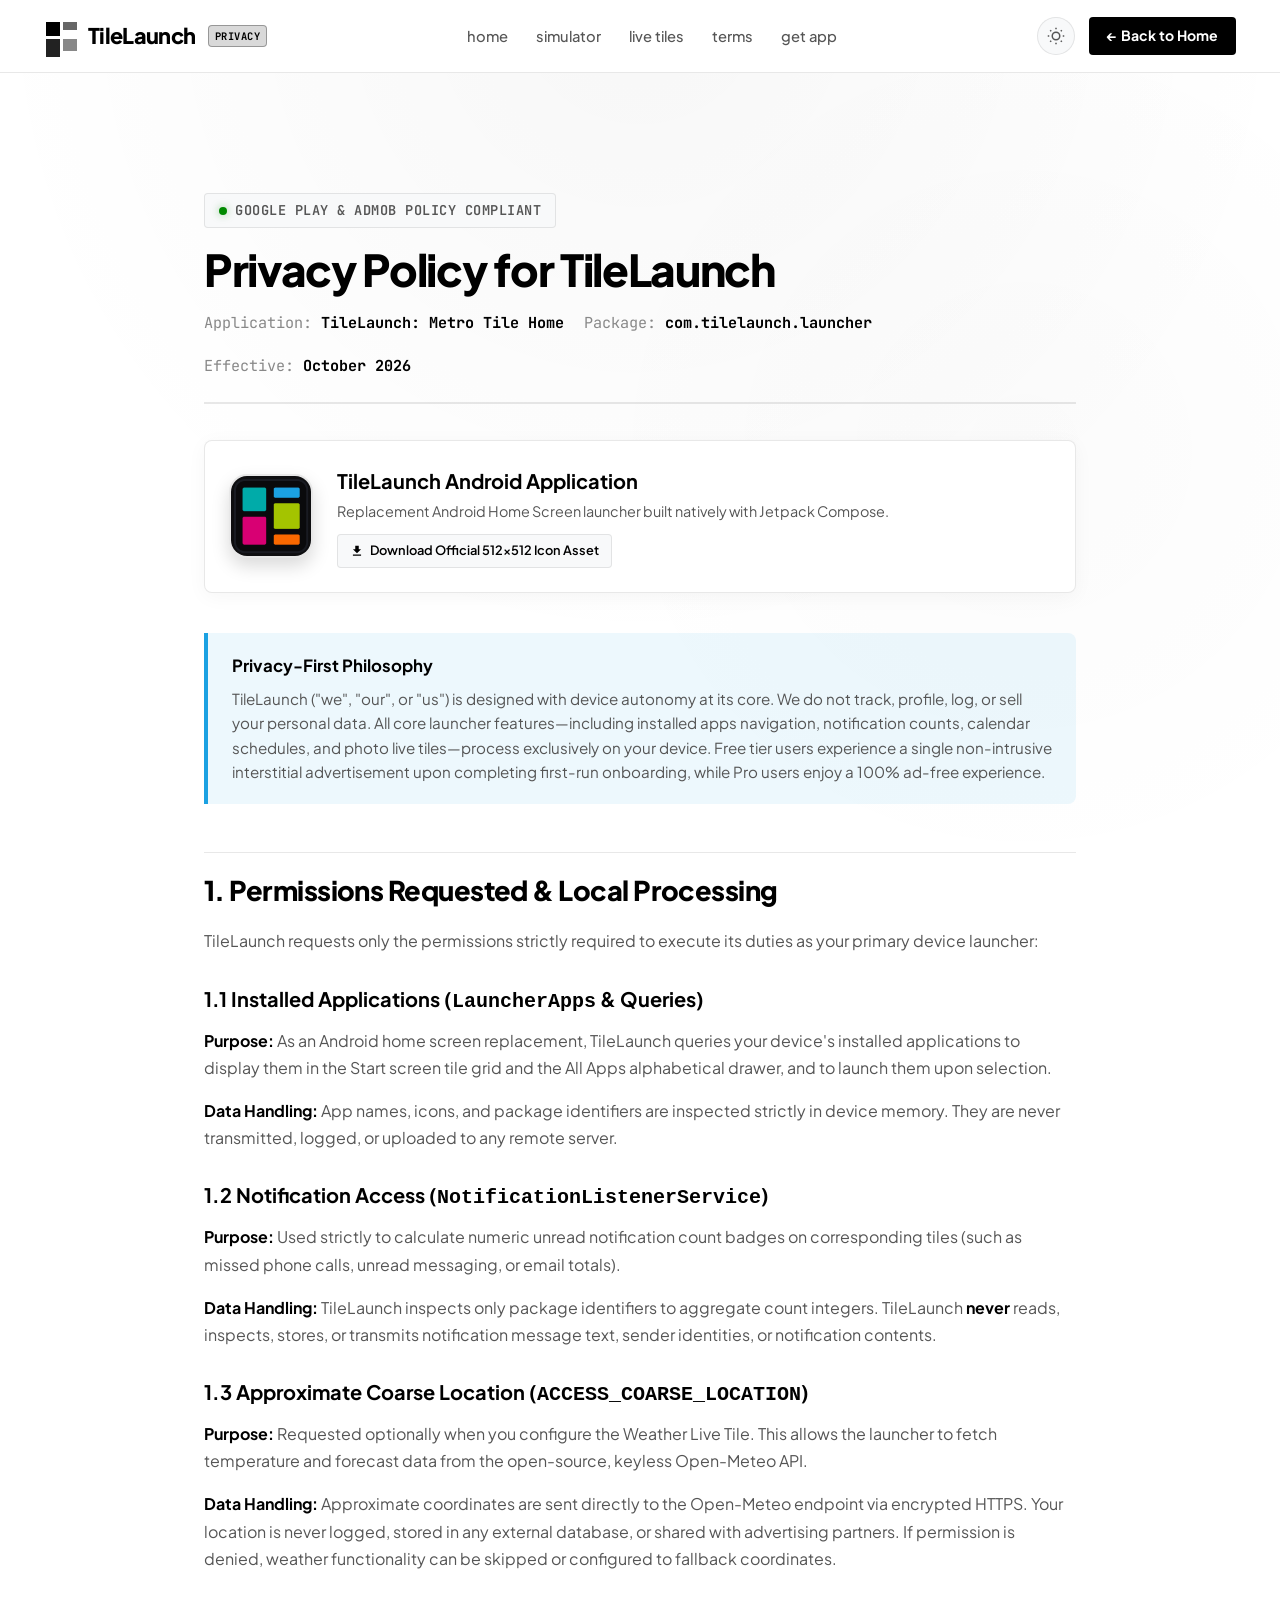
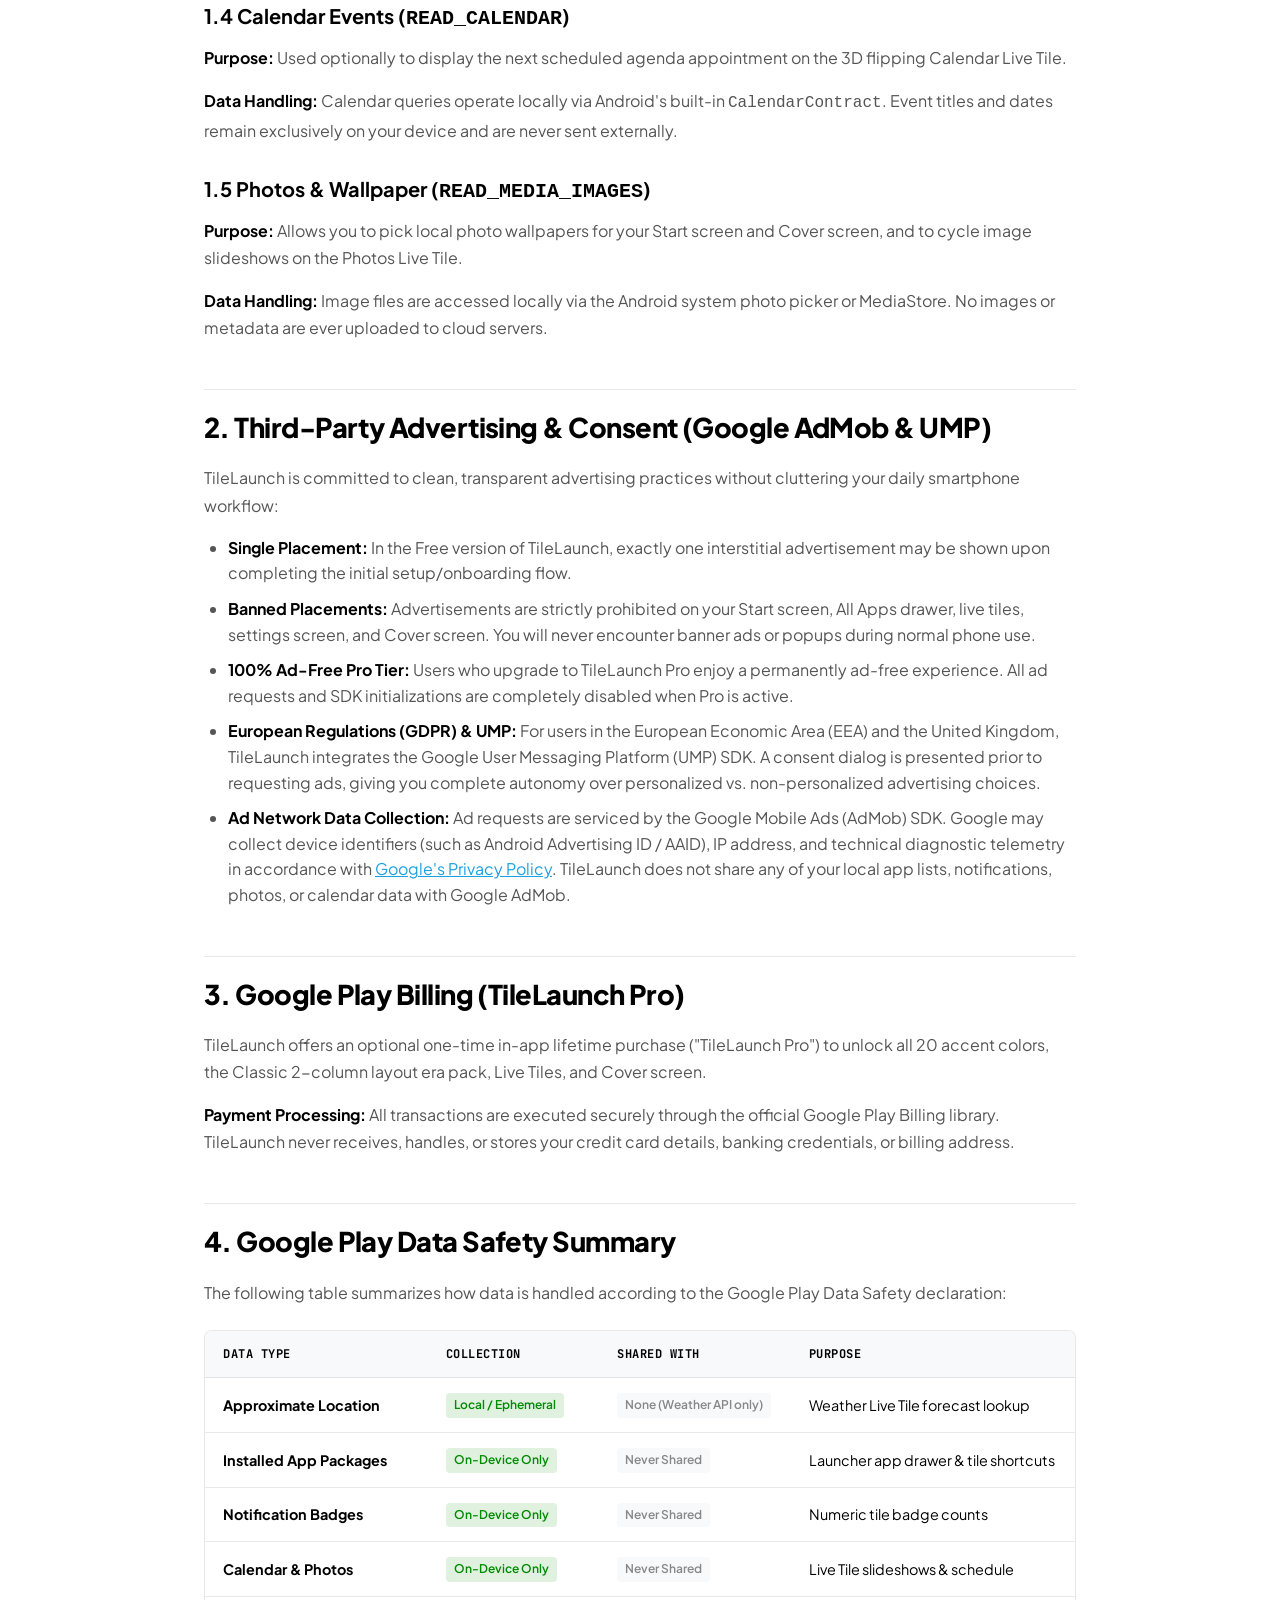
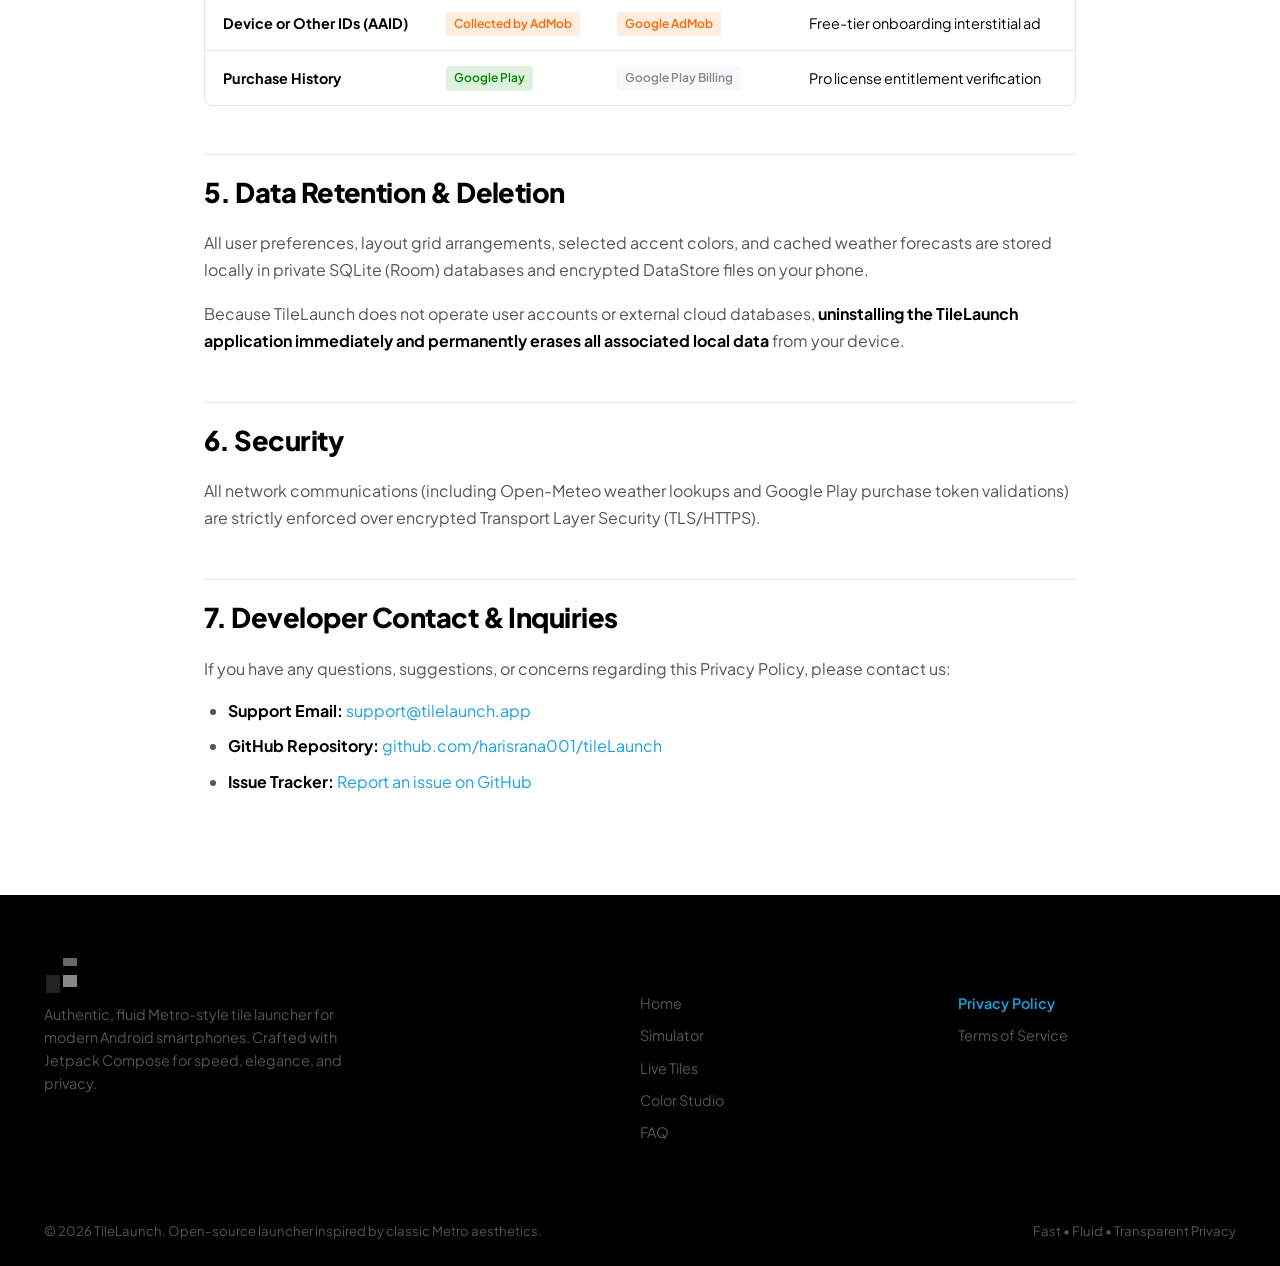
==== commit a30e9b13: "add terms of service links to landing page" ====
--- a/privacy.html
+++ b/privacy.html
@@ -241,6 +241,7 @@
         <li><a href="index.html" class="nav-link">Home</a></li>
         <li><a href="index.html#simulator" class="nav-link">Simulator</a></li>
         <li><a href="index.html#live-tiles" class="nav-link">Live Tiles</a></li>
+        <li><a href="terms.html" class="nav-link">Terms</a></li>
         <li><a href="index.html#download" class="nav-link">Get App</a></li>
       </ul>
 
@@ -490,6 +491,7 @@
           <h5 class="footer-col-title">Legal</h5>
           <ul class="footer-links">
             <li><a href="privacy.html" class="footer-link" style="color:var(--metro-cyan); font-weight:600;">Privacy Policy</a></li>
+            <li><a href="terms.html" class="footer-link">Terms of Service</a></li>
           </ul>
         </div>
       </div>
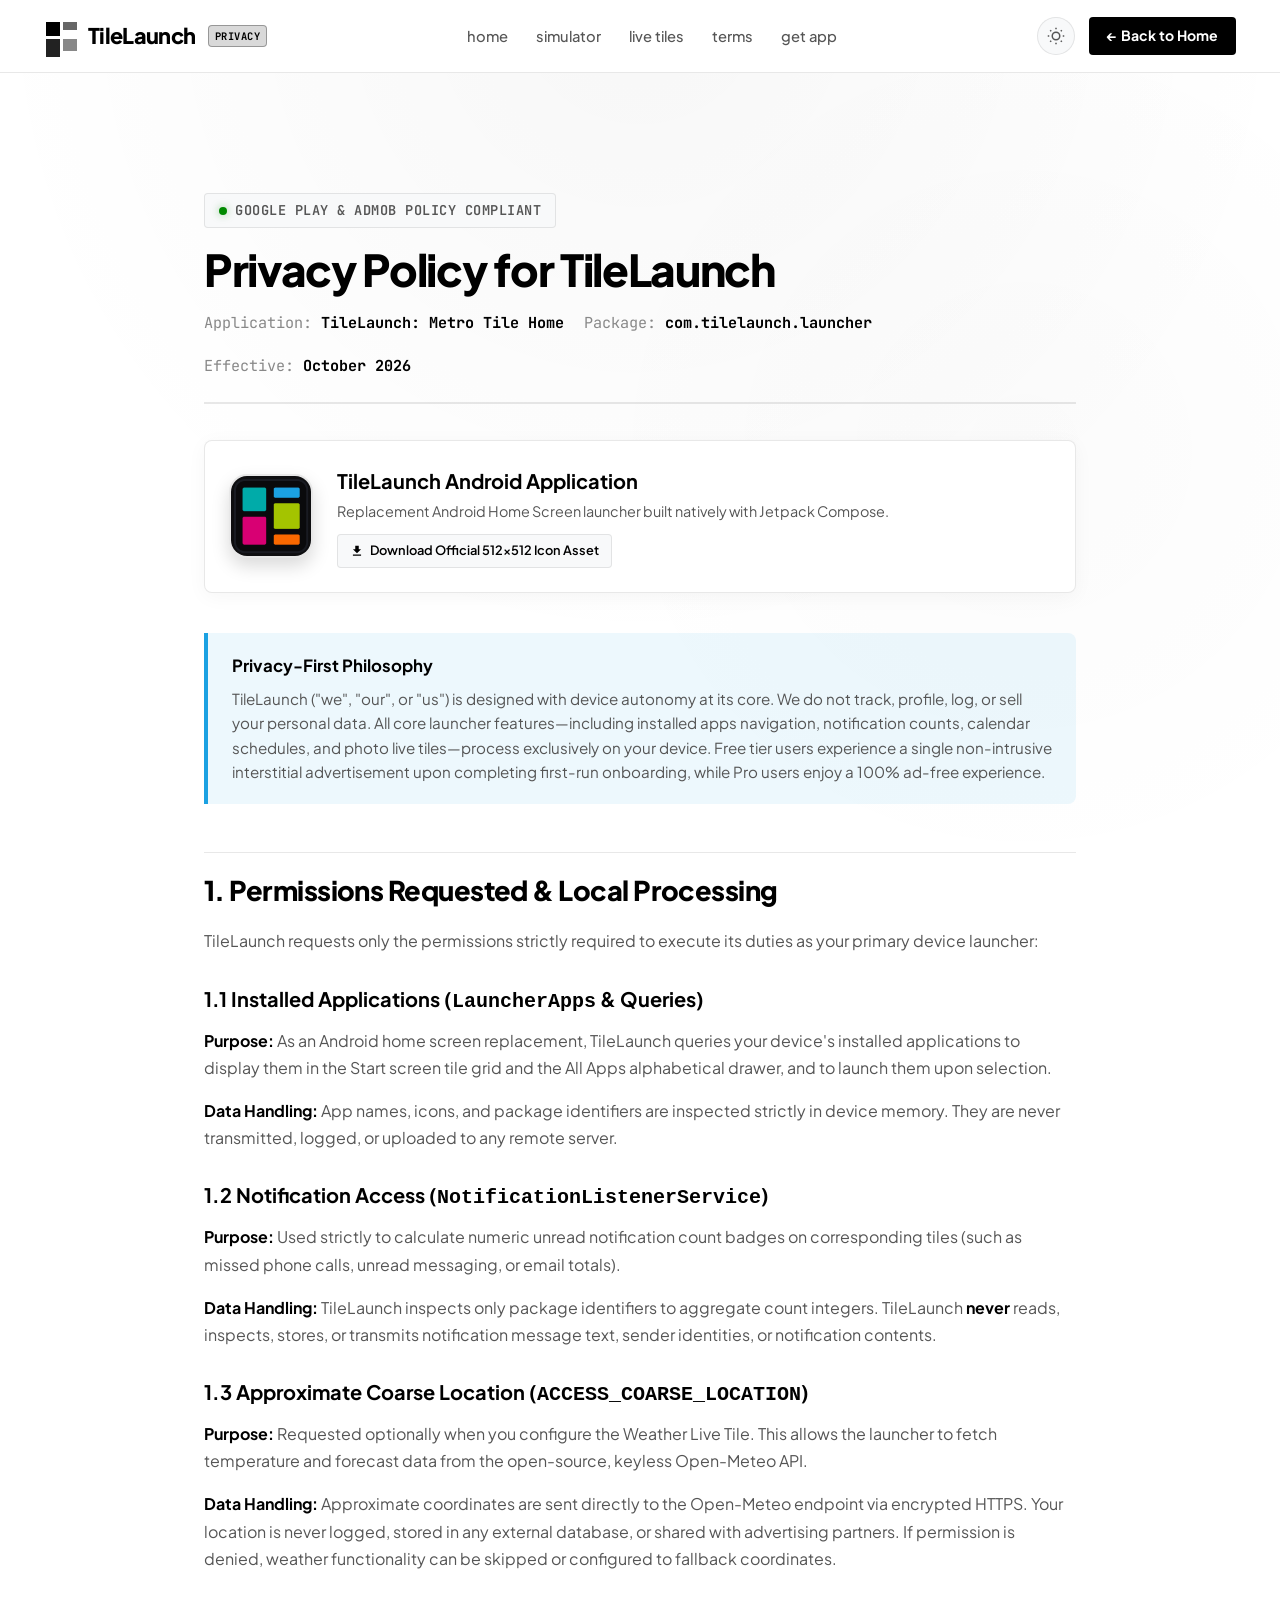
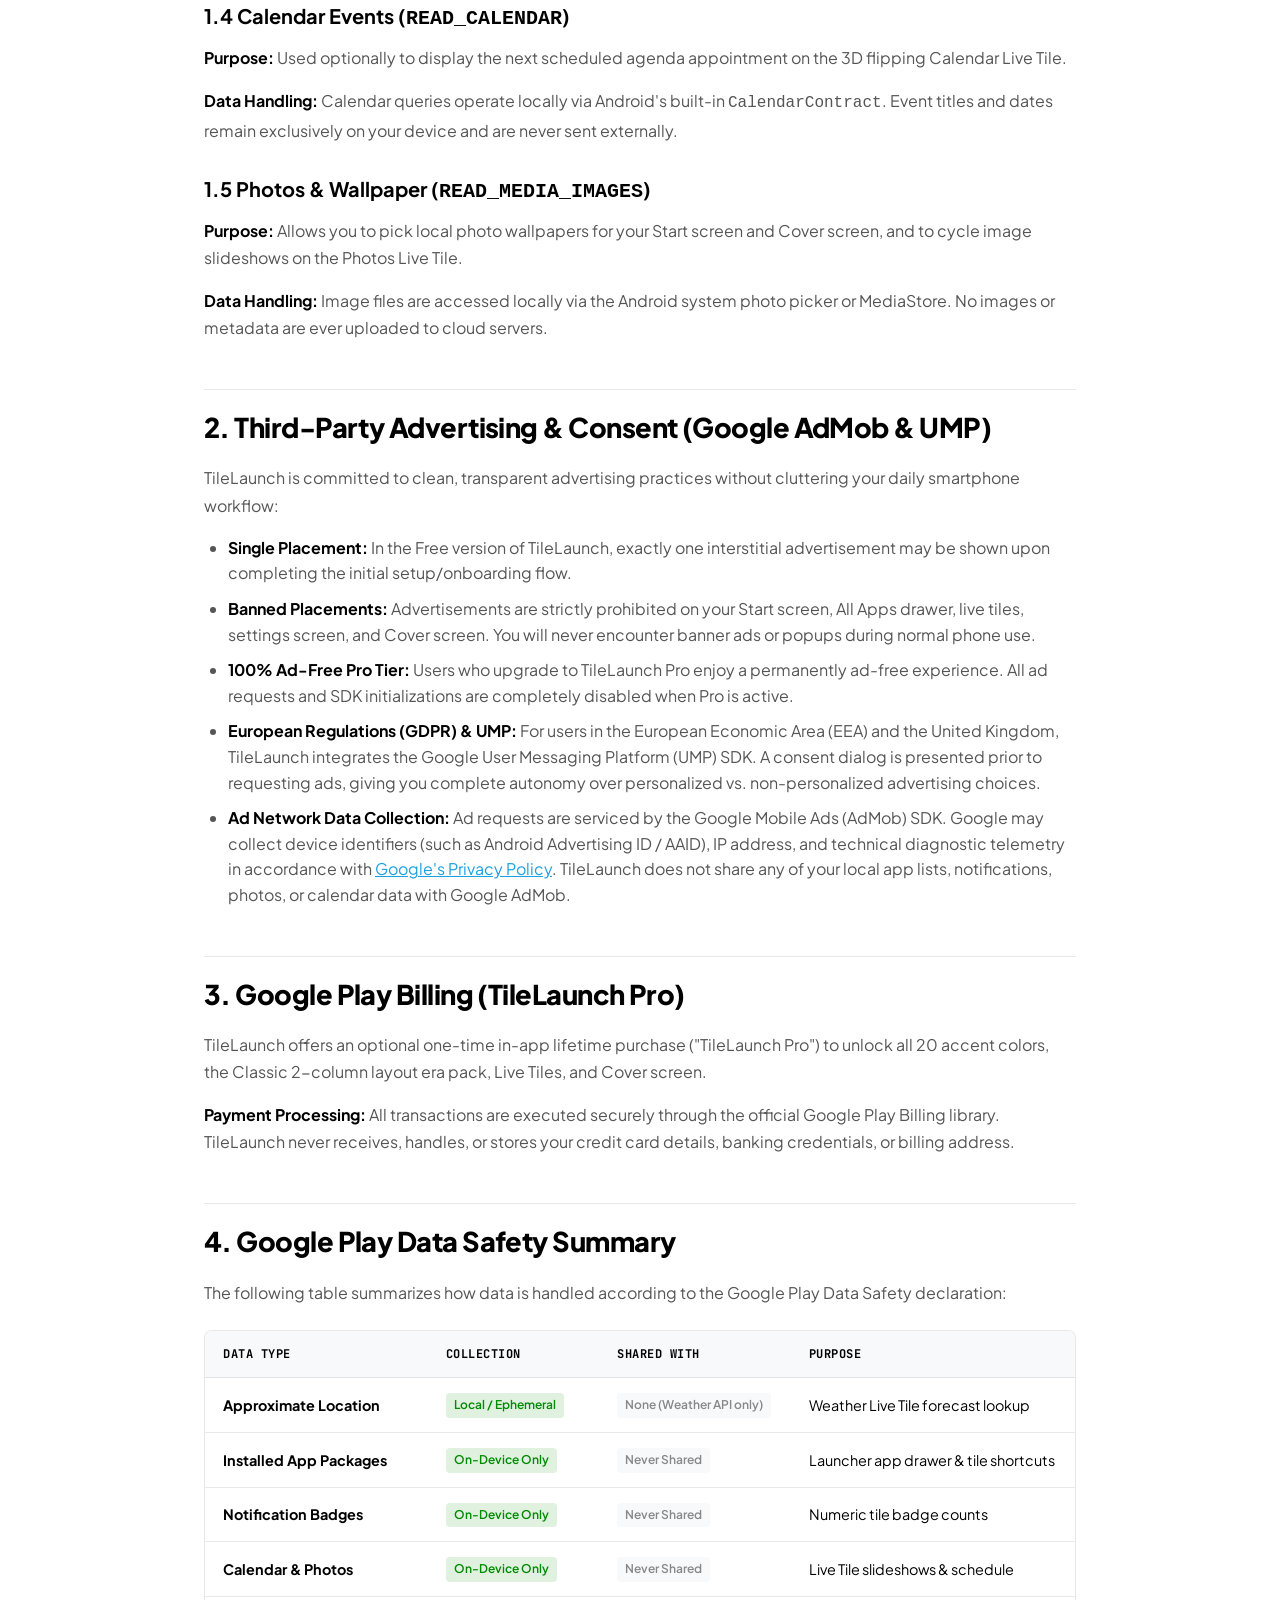
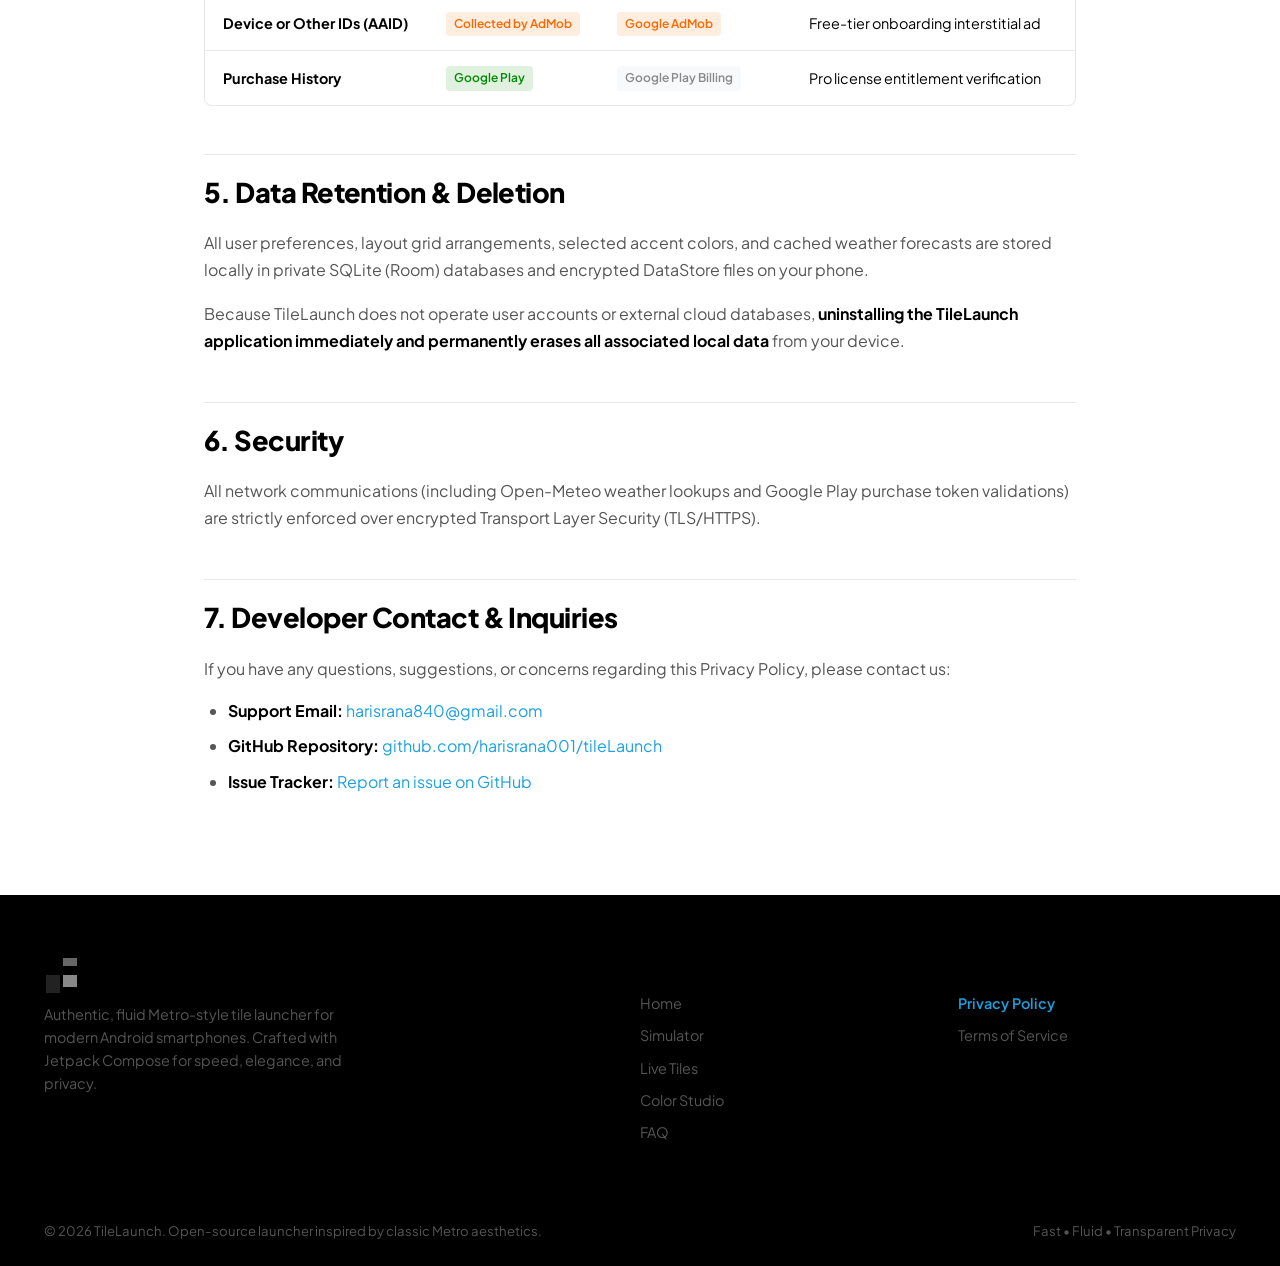
==== commit 26b64088: "feat: add terms of service links and navigation to landing page and privacy policy" ====
--- a/privacy.html
+++ b/privacy.html
@@ -451,7 +451,7 @@
         If you have any questions, suggestions, or concerns regarding this Privacy Policy, please contact us:
       </p>
       <ul>
-        <li><strong>Support Email:</strong> <a href="mailto:support@tilelaunch.app" style="color:var(--metro-cyan);">support@tilelaunch.app</a></li>
+        <li><strong>Support Email:</strong> <a href="mailto:harisrana840@gmail.com" style="color:var(--metro-cyan);">harisrana840@gmail.com</a></li>
         <li><strong>GitHub Repository:</strong> <a href="https://github.com/harisrana001/tileLaunch" target="_blank" rel="noopener" style="color:var(--metro-cyan);">github.com/harisrana001/tileLaunch</a></li>
         <li><strong>Issue Tracker:</strong> <a href="https://github.com/harisrana001/tileLaunch/issues" target="_blank" rel="noopener" style="color:var(--metro-cyan);">Report an issue on GitHub</a></li>
       </ul>
